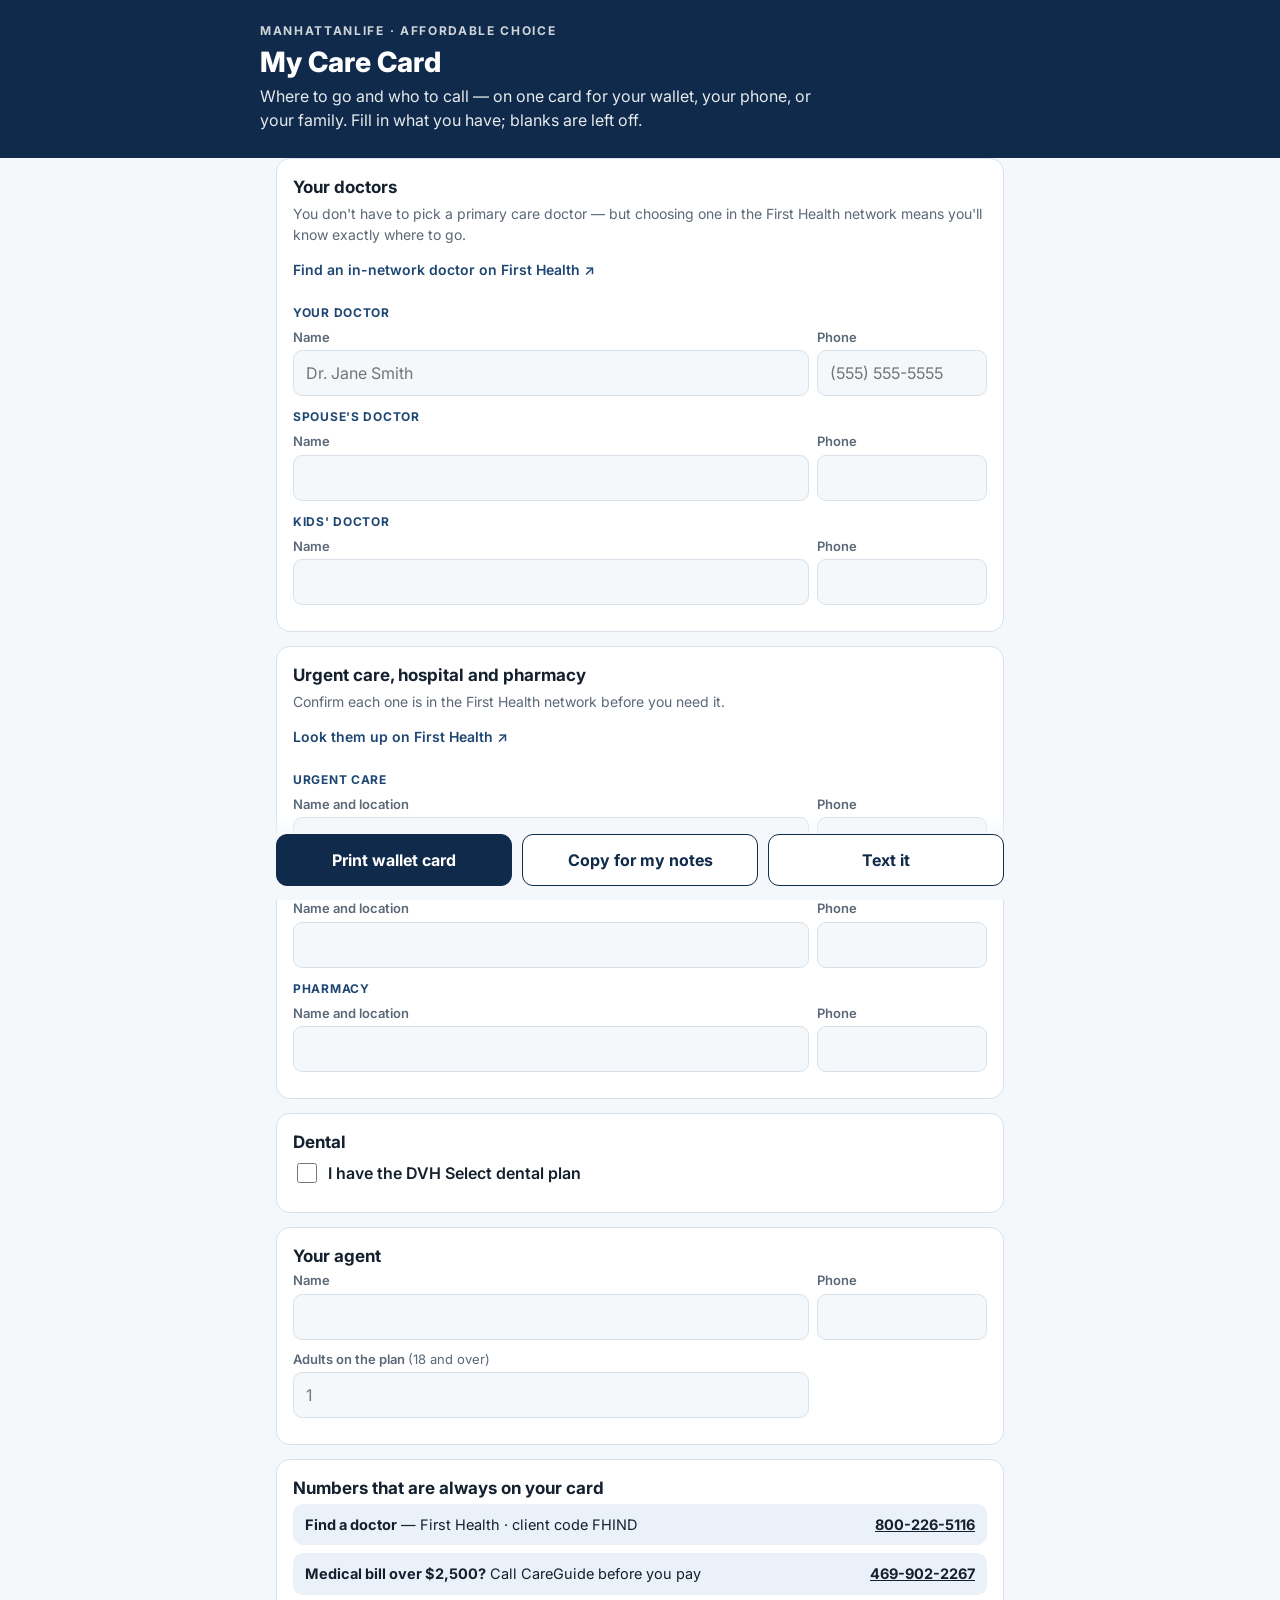
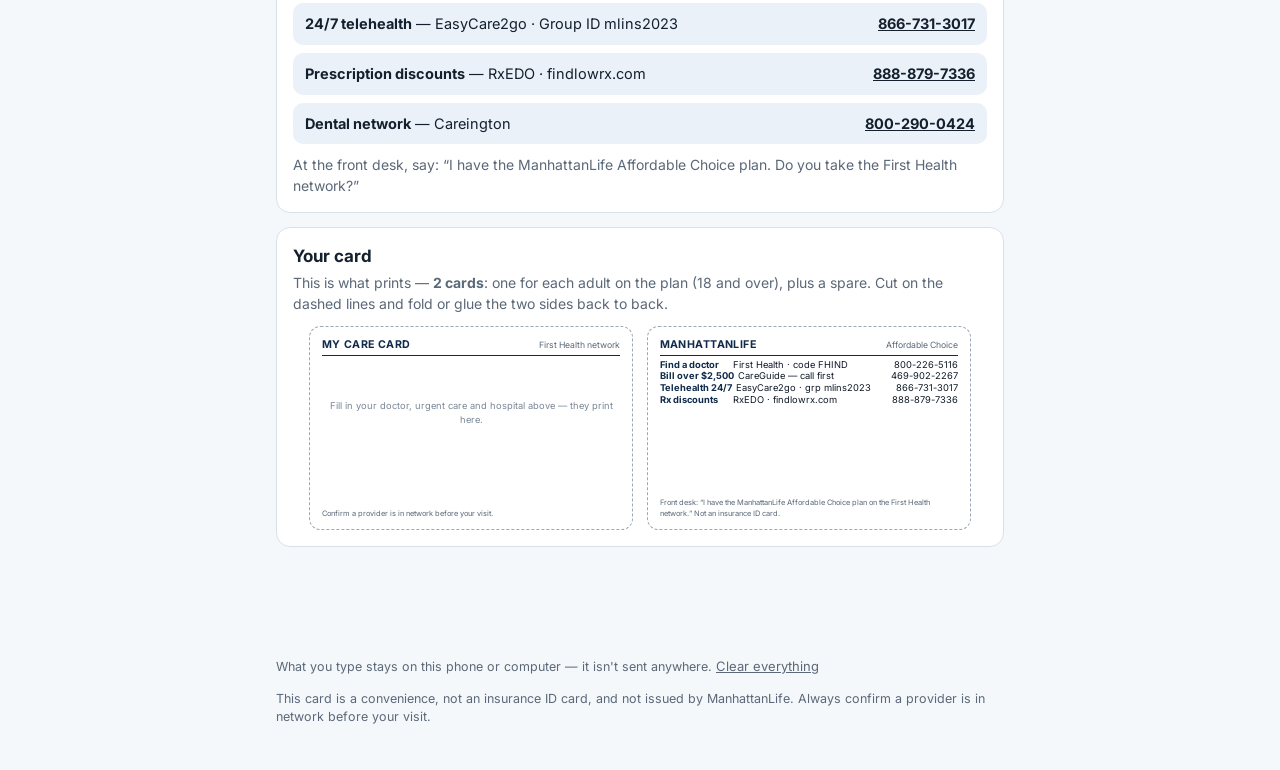
==== card/index.html @ 6a396ad2 "card/: a re-sent MyPopPro link fills boxes still empty even after the client saved work; save right " ====
<!DOCTYPE html>
<html lang="en">
<head>
<meta charset="utf-8">
<meta name="viewport" content="width=device-width, initial-scale=1">
<title>My Care Card — ManhattanLife Affordable Choice</title>
<meta name="description" content="Write down your in-network doctor, urgent care, hospital and pharmacy, then print a wallet card, copy it to your notes, or text it to your family.">
<meta property="og:type" content="website">
<meta property="og:title" content="My Care Card — where to go, who to call">
<meta property="og:description" content="Your in-network doctor, urgent care, hospital and the numbers you need, on one wallet card.">
<meta name="theme-color" content="#0F2A4A">
<link rel="icon" href="data:image/svg+xml,%3Csvg xmlns='http://www.w3.org/2000/svg' viewBox='0 0 64 64'%3E%3Crect width='64' height='64' rx='14' fill='%230F2A4A'/%3E%3Cpath d='M28 14h8v14h14v8H36v14h-8V36H14v-8h14z' fill='%23fff'/%3E%3C/svg%3E">
<link rel="preconnect" href="https://fonts.googleapis.com">
<link href="https://fonts.googleapis.com/css2?family=Inter:wght@400;500;600;700;800&display=swap" rel="stylesheet">
<!--
  Care card (Jesse, 18 Oct 2026). Deliberately NOT Optimum-branded: any agent can send clients here.
  Carrier facts are copied from manhattanlife/index.html (which cites ManhattanLife/vendor material) - never memory.
  Everything typed stays on the client's own device (localStorage); nothing is sent anywhere.
  Optional link prefill for agents: ?agent=Name&phone=5551234567
-->
<style>
  :root{ --navy:#0F2A4A; --navy-2:#1E4673; --sky:#EAF1F8; --ink:#14202E; --muted:#5B6878; --line:#D8E1EA; --bg:#F5F8FB; --card:#fff; --green:#1F7A4D; --amber:#8A5A00; }
  @media (prefers-color-scheme: dark){ :root:not([data-theme="light"]){ --ink:#E8EEF5; --muted:#A3B1C2; --line:#2B3A4C; --bg:#0D1622; --card:#142132; --sky:#18293D; } }
  :root[data-theme="dark"]{ --ink:#E8EEF5; --muted:#A3B1C2; --line:#2B3A4C; --bg:#0D1622; --card:#142132; --sky:#18293D; }
  *{box-sizing:border-box}
  body{margin:0;background:var(--bg);color:var(--ink);font:16px/1.5 Inter,system-ui,-apple-system,Segoe UI,Roboto,sans-serif;-webkit-text-size-adjust:100%}
  header{background:var(--navy);color:#fff;padding:22px 16px 26px}
  .wrap{max-width:760px;margin:0 auto;padding:0 16px}
  header .wrap{padding:0}
  .carrier{font-size:12px;font-weight:700;letter-spacing:.14em;text-transform:uppercase;opacity:.8}
  h1{font-size:28px;line-height:1.15;margin:6px 0 6px;font-weight:800}
  header p{margin:0;opacity:.9;max-width:560px}
  main{padding:18px 0 40px}
  .panel{background:var(--card);border:1px solid var(--line);border-radius:14px;padding:16px;margin:0 0 14px}
  .panel h2{font-size:17px;margin:0 0 2px}
  .panel .sub{color:var(--muted);font-size:14px;margin:0 0 12px}
  .row{display:grid;grid-template-columns:1fr 170px;gap:8px;margin:0 0 10px}
  @media (max-width:560px){ .row{grid-template-columns:1fr} }
  label.f{display:block;font-size:13px;font-weight:600;color:var(--muted);margin:0 0 3px}
  input[type=text],input[type=tel]{width:100%;font:inherit;font-size:16px;padding:10px 12px;border:1px solid var(--line);border-radius:9px;background:var(--bg);color:var(--ink)}
  input:focus{outline:2px solid var(--navy-2);outline-offset:1px}
  .find{display:inline-flex;align-items:center;gap:6px;font-size:14px;font-weight:600;color:var(--navy-2);text-decoration:none;margin:0 0 12px}
  @media (prefers-color-scheme: dark){ :root:not([data-theme="light"]) .find{color:#8DB8E8} }
  .who{font-size:12px;font-weight:700;letter-spacing:.06em;text-transform:uppercase;color:var(--navy-2);margin:12px 0 6px}
  .chk{display:flex;gap:8px;align-items:center;font-weight:600;margin:4px 0 10px}
  .chk input{width:20px;height:20px}
  .nums{display:grid;gap:8px}
  .num{display:flex;justify-content:space-between;gap:10px;flex-wrap:wrap;padding:10px 12px;background:var(--sky);border-radius:10px;font-size:14.5px}
  .num b{font-weight:700}
  .num a{color:inherit;font-weight:700;white-space:nowrap}
  .say{font-size:14px;color:var(--muted);margin:10px 0 0}
  .actions{position:sticky;bottom:0;background:linear-gradient(transparent,var(--bg) 30%);padding:18px 0 14px;display:flex;gap:10px;flex-wrap:wrap}
  .btn{flex:1 1 150px;font:inherit;font-weight:700;font-size:16px;border-radius:11px;padding:13px 16px;cursor:pointer;border:1px solid var(--navy);background:var(--card);color:var(--navy);text-align:center;text-decoration:none}
  @media (prefers-color-scheme: dark){ :root:not([data-theme="light"]) .btn{color:#E8EEF5;border-color:#8DB8E8} }
  .btn.primary{background:var(--navy);color:#fff}
  @media (max-width:560px){ .actions{flex-wrap:nowrap;gap:6px;padding:12px 0 10px} .btn{flex:1 1 0;font-size:14px;padding:11px 6px} }
  @media (max-width:420px){ #preview .wc{zoom:.88} }
  .note{font-size:13px;color:var(--muted)}
  .toast{position:fixed;left:50%;bottom:90px;transform:translateX(-50%);background:var(--green);color:#fff;font-weight:700;padding:10px 16px;border-radius:999px;opacity:0;transition:opacity .2s;pointer-events:none}
  .toast.on{opacity:1}
  .preview{display:flex;gap:14px;flex-wrap:wrap;justify-content:center;margin:6px 0 0}
  footer{font-size:12.5px;color:var(--muted);padding:0 0 30px}
  .clear{background:none;border:0;color:var(--muted);text-decoration:underline;font:inherit;font-size:13px;cursor:pointer;padding:0}

  /* the wallet card itself: standard card size, front + back */
  .wc{width:3.375in;height:2.125in;border:1px dashed #9AA8B8;border-radius:.12in;padding:.1in .12in;background:#fff;color:#0F1A26;overflow:hidden;font-family:Inter,Arial,sans-serif;display:flex;flex-direction:column}
  .wc .hd{display:flex;justify-content:space-between;align-items:baseline;border-bottom:1.5px solid #0F2A4A;padding-bottom:2px;margin-bottom:3px}
  .wc .hd b{font-size:8pt;color:#0F2A4A;letter-spacing:.04em;text-transform:uppercase}
  .wc .hd span{font-size:6.5pt;color:#5B6878}
  .wc .ln{font-size:7pt;line-height:1.28;display:flex;gap:4px}
  .wc .ln i{font-style:normal;font-weight:700;color:#0F2A4A;min-width:.72in;flex:none}
  .wc .ln em{font-style:normal;white-space:nowrap;margin-left:auto;padding-left:4px}
  .wc.dense .ln{font-size:6.2pt;line-height:1.2}
  .wc .ft{margin-top:auto;font-size:5.6pt;color:#5B6878}
  .wc .empty{font-size:7pt;color:#7A8796;margin:auto 0;text-align:center}
  @media print{
    @page{margin:.5in}
    body{background:#fff}
    header,main>.panel,.actions,footer,.toast,.no-print{display:none!important}
    main{padding:0}
    #printArea{display:block!important}
    .preview{justify-content:flex-start}
    .wc{border-color:#000}
  }
  #printArea{display:none}
  #printCards .pair{display:flex;gap:.2in;margin:0 0 .18in;break-inside:avoid;page-break-inside:avoid}
  #printArea .how{font:11pt Inter,Arial,sans-serif;margin:0 0 .15in;color:#000}
</style>
</head>
<body>
<header>
  <div class="wrap">
    <div class="carrier">ManhattanLife · Affordable Choice</div>
    <h1>My Care Card</h1>
    <p>Where to go and who to call — on one card for your wallet, your phone, or your family. Fill in what you have; blanks are left off.</p>
  </div>
</header>

<main class="wrap">
  <section class="panel">
    <h2>Your doctors</h2>
    <p class="sub">You don't have to pick a primary care doctor — but choosing one in the First Health network means you'll know exactly where to go.</p>
    <a class="find" href="https://providerlocator.firsthealth.com/home/index" target="_blank" rel="noopener">Find an in-network doctor on First Health ↗</a>
    <div class="who">Your doctor</div>
    <div class="row"><div><label class="f" for="me_doc">Name</label><input type="text" id="me_doc" autocomplete="off" placeholder="Dr. Jane Smith"></div><div><label class="f" for="me_doc_ph">Phone</label><input type="tel" id="me_doc_ph" placeholder="(555) 555-5555"></div></div>
    <div class="who">Spouse's doctor</div>
    <div class="row"><div><label class="f" for="sp_doc">Name</label><input type="text" id="sp_doc" autocomplete="off"></div><div><label class="f" for="sp_doc_ph">Phone</label><input type="tel" id="sp_doc_ph"></div></div>
    <div class="who">Kids' doctor</div>
    <div class="row"><div><label class="f" for="kid_doc">Name</label><input type="text" id="kid_doc" autocomplete="off"></div><div><label class="f" for="kid_doc_ph">Phone</label><input type="tel" id="kid_doc_ph"></div></div>
  </section>

  <section class="panel">
    <h2>Urgent care, hospital and pharmacy</h2>
    <p class="sub">Confirm each one is in the First Health network before you need it.</p>
    <a class="find" href="https://providerlocator.firsthealth.com/home/index" target="_blank" rel="noopener">Look them up on First Health ↗</a>
    <div class="who">Urgent care</div>
    <div class="row"><div><label class="f" for="urgent">Name and location</label><input type="text" id="urgent" autocomplete="off"></div><div><label class="f" for="urgent_ph">Phone</label><input type="tel" id="urgent_ph"></div></div>
    <div class="who">Hospital / ER</div>
    <div class="row"><div><label class="f" for="hosp">Name and location</label><input type="text" id="hosp" autocomplete="off"></div><div><label class="f" for="hosp_ph">Phone</label><input type="tel" id="hosp_ph"></div></div>
    <div class="who">Pharmacy</div>
    <div class="row"><div><label class="f" for="pharm">Name and location</label><input type="text" id="pharm" autocomplete="off"></div><div><label class="f" for="pharm_ph">Phone</label><input type="tel" id="pharm_ph"></div></div>
  </section>

  <section class="panel">
    <h2>Dental</h2>
    <label class="chk"><input type="checkbox" id="has_dental"> I have the DVH Select dental plan</label>
    <div id="dentalBox" hidden>
      <a class="find" href="https://manhattanlife.solutionssimplified.com/" target="_blank" rel="noopener">Find a dentist on the Careington network ↗</a>
      <div class="row"><div><label class="f" for="dent">Dentist</label><input type="text" id="dent" autocomplete="off"></div><div><label class="f" for="dent_ph">Phone</label><input type="tel" id="dent_ph"></div></div>
    </div>
  </section>

  <section class="panel">
    <h2>Your agent</h2>
    <div class="row"><div><label class="f" for="agent">Name</label><input type="text" id="agent" autocomplete="off"></div><div><label class="f" for="agent_ph">Phone</label><input type="tel" id="agent_ph"></div></div>
    <div class="row"><div><label class="f" for="people">Adults on the plan <span style="font-weight:400">(18 and over)</span></label><input type="tel" inputmode="numeric" id="people" placeholder="1"></div><div></div></div>
  </section>

  <section class="panel">
    <h2>Numbers that are always on your card</h2>
    <div class="nums">
      <div class="num"><span><b>Find a doctor</b> — First Health · client code FHIND</span><a href="tel:+18002265116">800-226-5116</a></div>
      <div class="num"><span><b>Medical bill over $2,500?</b> Call CareGuide before you pay</span><a href="tel:+14699022267">469-902-2267</a></div>
      <div class="num"><span><b>24/7 telehealth</b> — EasyCare2go · Group ID mlins2023</span><a href="tel:+18667313017">866-731-3017</a></div>
      <div class="num"><span><b>Prescription discounts</b> — RxEDO · findlowrx.com</span><a href="tel:+18888797336">888-879-7336</a></div>
      <div class="num" id="dentNum" hidden><span><b>Dental network</b> — Careington</span><a href="tel:+18002900424">800-290-0424</a></div>
    </div>
    <p class="say">At the front desk, say: “I have the ManhattanLife Affordable Choice plan. Do you take the First Health network?”</p>
  </section>

  <section class="panel no-print">
    <h2>Your card</h2>
    <p class="sub">This is what prints — <b id="printCount">2 cards</b>: one for each adult on the plan (18 and over), plus a spare. Cut on the dashed lines and fold or glue the two sides back to back.</p>
    <div class="preview" id="preview"></div>
  </section>

  <div class="actions">
    <button class="btn primary" type="button" id="printBtn">Print wallet card</button>
    <button class="btn" type="button" id="copyBtn">Copy for my notes</button>
    <a class="btn" id="textBtn" href="#">Text it</a>
  </div>

  <footer>
    <p>What you type stays on this phone or computer — it isn't sent anywhere. <button class="clear" type="button" id="clearBtn">Clear everything</button></p>
    <p>This card is a convenience, not an insurance ID card, and not issued by ManhattanLife. Always confirm a provider is in network before your visit.</p>
  </footer>
</main>

<div id="printArea"><p class="how">Cut on the dashed lines. Fold or glue the two sides back to back — one card for each adult on the plan, plus a spare.</p><div id="printCards"></div></div>
<div class="toast" id="toast" role="status" aria-live="polite"></div>

<script>
(function(){
  var BASE='ml-care-card-v1', $=function(id){ return document.getElementById(id); };
  /* The link (#c=<base64url JSON>) says WHICH card this is (i) and what to start it with: from MyPopPro {a,p,n,d,md,sd,kd},
     or a whole filled-in card shared back {f:{field:value}, d}. Each card id is saved separately on this device, so an
     agent filling cards for several clients never mixes them up. After the # = never sent to the server. */
  function b64d(b){ b=b.replace(/-/g,'+').replace(/_/g,'/'); while(b.length%4) b+='='; return JSON.parse(decodeURIComponent(escape(atob(b)))); }
  function b64e(o){ return btoa(unescape(encodeURIComponent(JSON.stringify(o)))).replace(/\+/g,'-').replace(/\//g,'_').replace(/=+$/,''); }
  var J=null; try{ var m=/[#&]c=([A-Za-z0-9_-]+)/.exec(location.hash||''); if(m) J=b64d(m[1]); }catch(e){ J=null; }
  function newId(){ return Math.random().toString(36).slice(2,10); }
  var CID=(J&&J.i)?String(J.i).replace(/[^A-Za-z0-9]/g,'').slice(0,24):'';
  if(!CID){ try{ CID=localStorage.getItem(BASE+':default')||''; if(!CID){ CID=newId(); localStorage.setItem(BASE+':default',CID); } }catch(e){ CID=newId(); } }
  var KEY=BASE+':'+CID, LINK_T=0;   /* when the last shared card was applied: a NEWER shared card replaces this one */
  var F=['people','me_doc','me_doc_ph','sp_doc','sp_doc_ph','kid_doc','kid_doc_ph','urgent','urgent_ph','hosp','hosp_ph','pharm','pharm_ph','dent','dent_ph','agent','agent_ph'];
  var esc=function(s){ return String(s==null?'':s).replace(/&/g,'&amp;').replace(/</g,'&lt;').replace(/>/g,'&gt;'); };
  var val=function(id){ return String(($(id)||{}).value||'').trim(); };
  function phone(v){ var d=String(v||'').replace(/\D/g,''); if(d.length===11&&d[0]==='1') d=d.slice(1); return d.length===10?d.slice(0,3)+'-'+d.slice(3,6)+'-'+d.slice(6):String(v||'').trim(); }

  /* the fixed numbers, from the ManhattanLife resource page */
  var FIXED=[['Find a doctor','First Health · code FHIND','800-226-5116'],['Bill over $2,500','CareGuide — call first','469-902-2267'],['Telehealth 24/7','EasyCare2go · grp mlins2023','866-731-3017'],['Rx discounts','RxEDO · findlowrx.com','888-879-7336']];

  /* only what's filled in: [label, name, phone] */
  function entries(){ var out=[], add=function(lab,n,p){ n=val(n); p=phone(val(p)); if(n||p) out.push([lab,n,p]); };
    add('My doctor','me_doc','me_doc_ph'); add('Spouse’s doctor','sp_doc','sp_doc_ph'); add('Kids’ doctor','kid_doc','kid_doc_ph');
    add('Urgent care','urgent','urgent_ph'); add('Hospital / ER','hosp','hosp_ph'); add('Pharmacy','pharm','pharm_ph');
    if($('has_dental').checked) add('Dentist','dent','dent_ph');
    add('My agent','agent','agent_ph'); return out; }
  function fixed(){ var f=FIXED.slice(); if($('has_dental').checked) f.push(['Dental network','Careington','800-290-0424']); return f; }

  function cardsHTML(){ var E=entries(), dense=E.length>7?' dense':'';
    var front='<div class="wc'+dense+'"><div class="hd"><b>My care card</b><span>First Health network</span></div>'
      +(E.length?E.map(function(e){ return '<div class="ln"><i>'+esc(e[0])+'</i><span>'+esc(e[1])+'</span><em>'+esc(e[2])+'</em></div>'; }).join('')
        :'<div class="empty">Fill in your doctor, urgent care and hospital above — they print here.</div>')
      +'<div class="ft">Confirm a provider is in network before your visit.</div></div>';
    var X=fixed(), back='<div class="wc'+(X.length>4?' dense':'')+'"><div class="hd"><b>ManhattanLife</b><span>Affordable Choice</span></div>'
      +X.map(function(x){ return '<div class="ln"><i>'+esc(x[0])+'</i><span>'+esc(x[1])+'</span><em>'+esc(x[2])+'</em></div>'; }).join('')
      +'<div class="ft">Front desk: “I have the ManhattanLife Affordable Choice plan on the First Health network.” Not an insurance ID card.</div></div>';
    return front+back; }

  function shareLink(){ var f={}; F.forEach(function(k){ var v=val(k); if(v) f[k]=v; }); var o={i:CID,f:f,t:Date.now()}; if($('has_dental').checked) o.d=1;
    return location.origin+location.pathname+'#c='+b64e(o); }
  function plainText(){ var E=entries(), L=[];
    L.push('My care card (ManhattanLife Affordable Choice)');
    E.forEach(function(e){ L.push(e[0]+': '+[e[1],e[2]].filter(Boolean).join(' · ')); });
    L.push(''); fixed().forEach(function(x){ L.push(x[0]+': '+x[1]+' · '+x[2]); });
    L.push('Find in-network providers: providerlocator.firsthealth.com'); L.push(''); L.push('Open, save or print this card: '+shareLink()); return L.join('\n'); }

  /* one card per adult on the plan (18 and over), plus a spare (Jesse, 18 Oct); capped so a typo can't print 50 pages */
  function copies(){ var n=parseInt(val('people'),10); if(!(n>0)) n=1; return Math.min(n,10)+1; }
  function render(){ $('dentalBox').hidden=!$('has_dental').checked; $('dentNum').hidden=!$('has_dental').checked;
    var h=cardsHTML(), n=copies(); $('preview').innerHTML=h; $('printCount').textContent=n+' card'+(n===1?'':'s');
    $('printCards').innerHTML=new Array(n+1).join('<div class="pair">'+h+'</div>');
    $('textBtn').href='sms:?&body='+encodeURIComponent(plainText()); }

  function save(){ try{ var o={has_dental:$('has_dental').checked,_t:LINK_T}; F.forEach(function(k){ o[k]=val(k); }); localStorage.setItem(KEY,JSON.stringify(o)); }catch(e){} }
  function load(){ var o=null; try{ o=JSON.parse(localStorage.getItem(KEY)||'null'); }catch(e){}
    if(o){ F.forEach(function(k){ if(o[k]!=null&&$(k)) $(k).value=o[k]; }); $('has_dental').checked=!!o.has_dental; }
    /* keep the address on this card's link, so a bookmark or a refresh opens the same card */
    try{ if(!J||!J.i) history.replaceState(null,'',location.pathname+location.search+'#c='+b64e({i:CID})); }catch(e){}
    /* Sent from MyPopPro: #c=<base64url JSON> {a:agent, p:phone, n:people, d:dental, md/sd/kd: doctors the agent
       verified in network}. After the # so it never reaches the server. It fills only boxes that are still empty, so
       re-opening the link never undoes the client's own edits. */
    var fresh=!!(J&&J.f&&+J.t&&!(o&&+o._t>=+J.t));   /* a card sent later than the one saved here wins */
    /* a newer card sent by the agent fills in what it carries and leaves the rest alone, so the client's own additions
       (the urgent care they found, a doctor they confirmed by phone) survive a re-send (Jesse, 18 Oct) */
    if(fresh){ var nf=J.f||{}; Object.keys(nf).forEach(function(k){ if(F.indexOf(k)>=0&&$(k)&&String(nf[k]).trim()) $(k).value=k.slice(-3)==='_ph'?phone(nf[k]):String(nf[k]); });
      if(J.d) $('has_dental').checked=true; LINK_T=+J.t; J=null; } else if(o&&o._t) LINK_T=+o._t;
    if(J){ var fill=function(id,v){ if(v!=null&&String(v).trim()&&!val(id)&&$(id)) $(id).value=id.slice(-3)==='_ph'?phone(v):String(v); }, f=J.f||{};
      Object.keys(f).forEach(function(k){ if(F.indexOf(k)>=0) fill(k,f[k]); });
      fill('agent',J.a); fill('agent_ph',J.p); fill('people',J.n?String(J.n):''); fill('me_doc',J.md); fill('sp_doc',J.sd); fill('kid_doc',J.kd);
      if(J.d) $('has_dental').checked=true; }
    /* an agent can also send ?agent=Name&phone=5551234567 by hand */
    try{ var q=new URLSearchParams(location.search); if(q.get('agent')&&!val('agent')) $('agent').value=q.get('agent'); if(q.get('phone')&&!val('agent_ph')) $('agent_ph').value=phone(q.get('phone')); if(q.get('people')&&!val('people')) $('people').value=String(parseInt(q.get('people'),10)||''); }catch(e){} }
  function toast(t){ var el=$('toast'); el.textContent=t; el.classList.add('on'); setTimeout(function(){ el.classList.remove('on'); },1600); }

  load(); render(); save();   /* keep what the link brought (and a newer card's time) even before they type */
  document.addEventListener('input',function(){ render(); save(); });
  document.addEventListener('change',function(){ render(); save(); });
  $('printBtn').onclick=function(){ render(); window.print(); };
  $('copyBtn').onclick=function(){ var t=plainText();
    var done=function(){ toast('Copied — paste it into your Notes app'); };
    if(navigator.clipboard&&navigator.clipboard.writeText) navigator.clipboard.writeText(t).then(done,function(){ fallback(t); done(); }); else { fallback(t); done(); } };
  function fallback(t){ var a=document.createElement('textarea'); a.value=t; a.style.position='fixed'; a.style.opacity='0'; document.body.appendChild(a); a.select(); try{ document.execCommand('copy'); }catch(e){} a.remove(); }
  $('clearBtn').onclick=function(){ if(!confirm('Clear everything on this card?')) return; F.forEach(function(k){ if($(k)) $(k).value=''; }); $('has_dental').checked=false; try{ localStorage.removeItem(KEY); }catch(e){} J=null; LINK_T=0; load(); render(); save(); };
})();
</script>
</body>
</html>
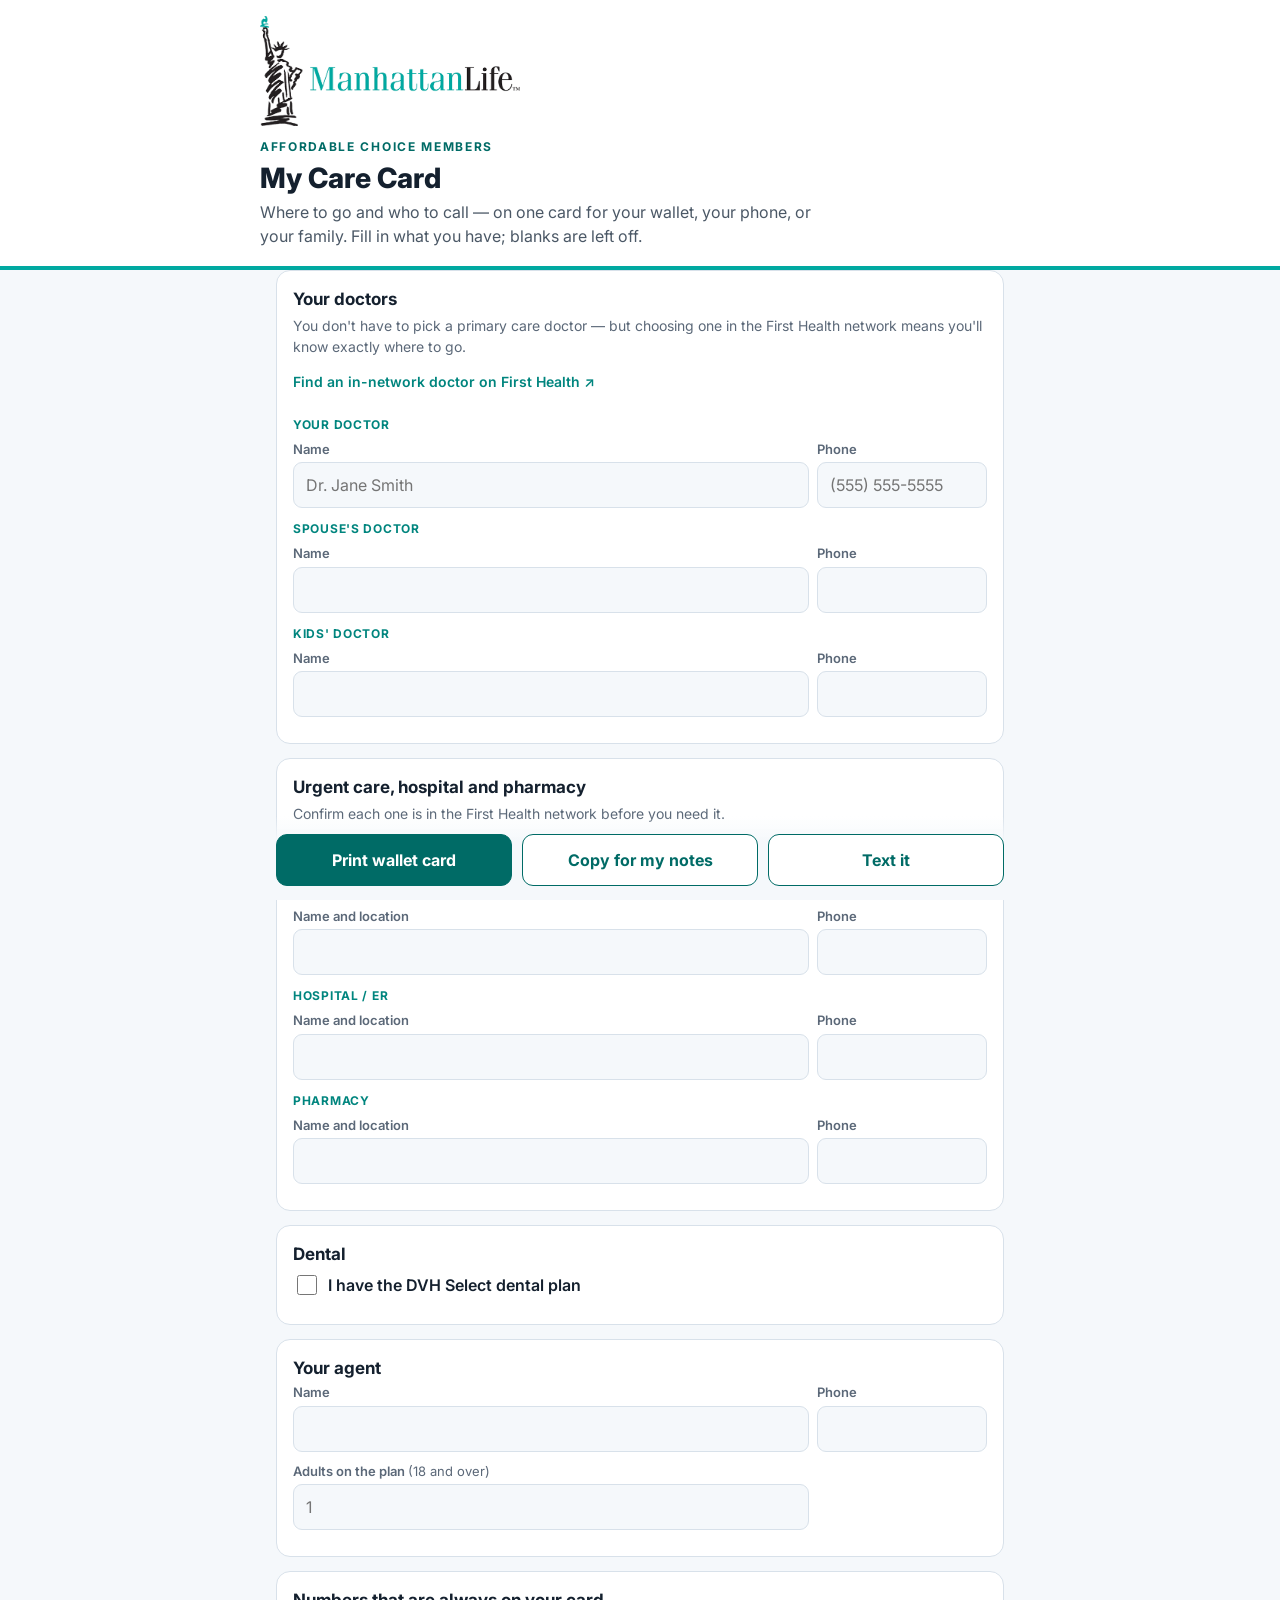
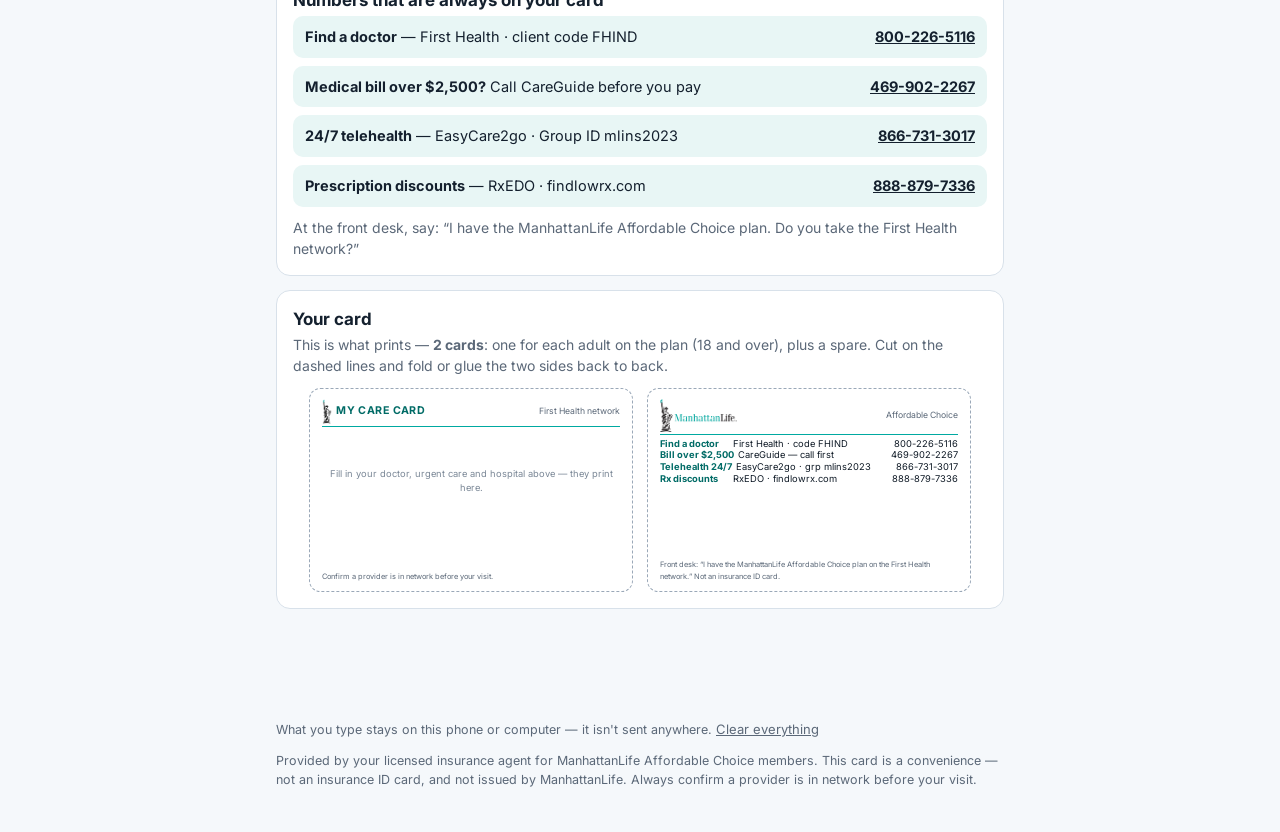
==== commit 8b6543b4: "card/: ManhattanLife branding - logo on a white header with a teal rule, statue on the card front an" ====
--- a/card/index.html
+++ b/card/index.html
@@ -8,8 +8,9 @@
 <meta property="og:type" content="website">
 <meta property="og:title" content="My Care Card — where to go, who to call">
 <meta property="og:description" content="Your in-network doctor, urgent care, hospital and the numbers you need, on one wallet card.">
-<meta name="theme-color" content="#0F2A4A">
-<link rel="icon" href="data:image/svg+xml,%3Csvg xmlns='http://www.w3.org/2000/svg' viewBox='0 0 64 64'%3E%3Crect width='64' height='64' rx='14' fill='%230F2A4A'/%3E%3Cpath d='M28 14h8v14h14v8H36v14h-8V36H14v-8h14z' fill='%23fff'/%3E%3C/svg%3E">
+<meta name="theme-color" content="#ffffff">
+<link rel="icon" type="image/png" href="favicon.png">
+<link rel="apple-touch-icon" href="favicon.png">
 <link rel="preconnect" href="https://fonts.googleapis.com">
 <link href="https://fonts.googleapis.com/css2?family=Inter:wght@400;500;600;700;800&display=swap" rel="stylesheet">
 <!--
@@ -19,17 +20,19 @@
   Optional link prefill for agents: ?agent=Name&phone=5551234567
 -->
 <style>
-  :root{ --navy:#0F2A4A; --navy-2:#1E4673; --sky:#EAF1F8; --ink:#14202E; --muted:#5B6878; --line:#D8E1EA; --bg:#F5F8FB; --card:#fff; --green:#1F7A4D; --amber:#8A5A00; }
-  @media (prefers-color-scheme: dark){ :root:not([data-theme="light"]){ --ink:#E8EEF5; --muted:#A3B1C2; --line:#2B3A4C; --bg:#0D1622; --card:#142132; --sky:#18293D; } }
-  :root[data-theme="dark"]{ --ink:#E8EEF5; --muted:#A3B1C2; --line:#2B3A4C; --bg:#0D1622; --card:#142132; --sky:#18293D; }
+  :root{ --navy:#006B66; --navy-2:#00857E; --teal:#00A9A1; --sky:#E8F6F5; --ink:#14202E; --muted:#5B6878; --line:#D8E1EA; --bg:#F5F8FB; --card:#fff; --green:#1F7A4D; --amber:#8A5A00; }
+  @media (prefers-color-scheme: dark){ :root:not([data-theme="light"]){ --ink:#E8EEF5; --muted:#A3B1C2; --line:#2B3A4C; --bg:#0D1622; --card:#142132; --sky:#14302E; } }
+  :root[data-theme="dark"]{ --ink:#E8EEF5; --muted:#A3B1C2; --line:#2B3A4C; --bg:#0D1622; --card:#142132; --sky:#14302E; }
   *{box-sizing:border-box}
+  [hidden]{display:none!important}   /* .num is display:flex, which would otherwise show a hidden row (the dental number) */
   body{margin:0;background:var(--bg);color:var(--ink);font:16px/1.5 Inter,system-ui,-apple-system,Segoe UI,Roboto,sans-serif;-webkit-text-size-adjust:100%}
-  header{background:var(--navy);color:#fff;padding:22px 16px 26px}
+  header{background:#fff;color:#14202E;padding:16px 16px 18px;border-bottom:4px solid var(--teal)}
+  header .logo{display:block;width:260px;max-width:70%;height:auto;margin:0 0 12px}
   .wrap{max-width:760px;margin:0 auto;padding:0 16px}
   header .wrap{padding:0}
-  .carrier{font-size:12px;font-weight:700;letter-spacing:.14em;text-transform:uppercase;opacity:.8}
+  .carrier{font-size:12px;font-weight:700;letter-spacing:.14em;text-transform:uppercase;color:#006B66}
   h1{font-size:28px;line-height:1.15;margin:6px 0 6px;font-weight:800}
-  header p{margin:0;opacity:.9;max-width:560px}
+  header p{margin:0;color:#4B5866;max-width:560px}
   main{padding:18px 0 40px}
   .panel{background:var(--card);border:1px solid var(--line);border-radius:14px;padding:16px;margin:0 0 14px}
   .panel h2{font-size:17px;margin:0 0 2px}
@@ -40,7 +43,7 @@
   input[type=text],input[type=tel]{width:100%;font:inherit;font-size:16px;padding:10px 12px;border:1px solid var(--line);border-radius:9px;background:var(--bg);color:var(--ink)}
   input:focus{outline:2px solid var(--navy-2);outline-offset:1px}
   .find{display:inline-flex;align-items:center;gap:6px;font-size:14px;font-weight:600;color:var(--navy-2);text-decoration:none;margin:0 0 12px}
-  @media (prefers-color-scheme: dark){ :root:not([data-theme="light"]) .find{color:#8DB8E8} }
+  @media (prefers-color-scheme: dark){ :root:not([data-theme="light"]) .find{color:#5FD3CC} }
   .who{font-size:12px;font-weight:700;letter-spacing:.06em;text-transform:uppercase;color:var(--navy-2);margin:12px 0 6px}
   .chk{display:flex;gap:8px;align-items:center;font-weight:600;margin:4px 0 10px}
   .chk input{width:20px;height:20px}
@@ -51,7 +54,7 @@
   .say{font-size:14px;color:var(--muted);margin:10px 0 0}
   .actions{position:sticky;bottom:0;background:linear-gradient(transparent,var(--bg) 30%);padding:18px 0 14px;display:flex;gap:10px;flex-wrap:wrap}
   .btn{flex:1 1 150px;font:inherit;font-weight:700;font-size:16px;border-radius:11px;padding:13px 16px;cursor:pointer;border:1px solid var(--navy);background:var(--card);color:var(--navy);text-align:center;text-decoration:none}
-  @media (prefers-color-scheme: dark){ :root:not([data-theme="light"]) .btn{color:#E8EEF5;border-color:#8DB8E8} }
+  @media (prefers-color-scheme: dark){ :root:not([data-theme="light"]) .btn{color:#E8EEF5;border-color:#5FD3CC} :root:not([data-theme="light"]) .btn.primary{color:#fff} }
   .btn.primary{background:var(--navy);color:#fff}
   @media (max-width:560px){ .actions{flex-wrap:nowrap;gap:6px;padding:12px 0 10px} .btn{flex:1 1 0;font-size:14px;padding:11px 6px} }
   @media (max-width:420px){ #preview .wc{zoom:.88} }
@@ -64,11 +67,14 @@
 
   /* the wallet card itself: standard card size, front + back */
   .wc{width:3.375in;height:2.125in;border:1px dashed #9AA8B8;border-radius:.12in;padding:.1in .12in;background:#fff;color:#0F1A26;overflow:hidden;font-family:Inter,Arial,sans-serif;display:flex;flex-direction:column}
-  .wc .hd{display:flex;justify-content:space-between;align-items:baseline;border-bottom:1.5px solid #0F2A4A;padding-bottom:2px;margin-bottom:3px}
-  .wc .hd b{font-size:8pt;color:#0F2A4A;letter-spacing:.04em;text-transform:uppercase}
+  .wc .hd{display:flex;justify-content:space-between;align-items:center;border-bottom:1.5px solid #00A9A1;padding-bottom:2px;margin-bottom:3px;gap:4px}
+  .wc .hd img.st{height:.26in;width:auto}
+  .wc .hd img.lg{height:.34in;width:auto}
+  .wc .hd .grow{flex:1}
+  .wc .hd b{font-size:8pt;color:#006B66;letter-spacing:.04em;text-transform:uppercase}
   .wc .hd span{font-size:6.5pt;color:#5B6878}
   .wc .ln{font-size:7pt;line-height:1.28;display:flex;gap:4px}
-  .wc .ln i{font-style:normal;font-weight:700;color:#0F2A4A;min-width:.72in;flex:none}
+  .wc .ln i{font-style:normal;font-weight:700;color:#006B66;min-width:.72in;flex:none}
   .wc .ln em{font-style:normal;white-space:nowrap;margin-left:auto;padding-left:4px}
   .wc.dense .ln{font-size:6.2pt;line-height:1.2}
   .wc .ft{margin-top:auto;font-size:5.6pt;color:#5B6878}
@@ -90,7 +96,8 @@
 <body>
 <header>
   <div class="wrap">
-    <div class="carrier">ManhattanLife · Affordable Choice</div>
+    <img class="logo" src="ml-logo.png" alt="ManhattanLife" width="687" height="291">
+    <div class="carrier">Affordable Choice members</div>
     <h1>My Care Card</h1>
     <p>Where to go and who to call — on one card for your wallet, your phone, or your family. Fill in what you have; blanks are left off.</p>
   </div>
@@ -162,7 +169,7 @@
 
   <footer>
     <p>What you type stays on this phone or computer — it isn't sent anywhere. <button class="clear" type="button" id="clearBtn">Clear everything</button></p>
-    <p>This card is a convenience, not an insurance ID card, and not issued by ManhattanLife. Always confirm a provider is in network before your visit.</p>
+    <p>Provided by your licensed insurance agent for ManhattanLife Affordable Choice members. This card is a convenience — not an insurance ID card, and not issued by ManhattanLife. Always confirm a provider is in network before your visit.</p>
   </footer>
 </main>
 
@@ -199,11 +206,11 @@
   function fixed(){ var f=FIXED.slice(); if($('has_dental').checked) f.push(['Dental network','Careington','800-290-0424']); return f; }
 
   function cardsHTML(){ var E=entries(), dense=E.length>7?' dense':'';
-    var front='<div class="wc'+dense+'"><div class="hd"><b>My care card</b><span>First Health network</span></div>'
+    var front='<div class="wc'+dense+'"><div class="hd"><img class="st" src="ml-statue.png" alt=""><b class="grow">My care card</b><span>First Health network</span></div>'
       +(E.length?E.map(function(e){ return '<div class="ln"><i>'+esc(e[0])+'</i><span>'+esc(e[1])+'</span><em>'+esc(e[2])+'</em></div>'; }).join('')
         :'<div class="empty">Fill in your doctor, urgent care and hospital above — they print here.</div>')
       +'<div class="ft">Confirm a provider is in network before your visit.</div></div>';
-    var X=fixed(), back='<div class="wc'+(X.length>4?' dense':'')+'"><div class="hd"><b>ManhattanLife</b><span>Affordable Choice</span></div>'
+    var X=fixed(), back='<div class="wc'+(X.length>4?' dense':'')+'"><div class="hd"><img class="lg" src="ml-logo.png" alt="ManhattanLife"><span>Affordable Choice</span></div>'
       +X.map(function(x){ return '<div class="ln"><i>'+esc(x[0])+'</i><span>'+esc(x[1])+'</span><em>'+esc(x[2])+'</em></div>'; }).join('')
       +'<div class="ft">Front desk: “I have the ManhattanLife Affordable Choice plan on the First Health network.” Not an insurance ID card.</div></div>';
     return front+back; }
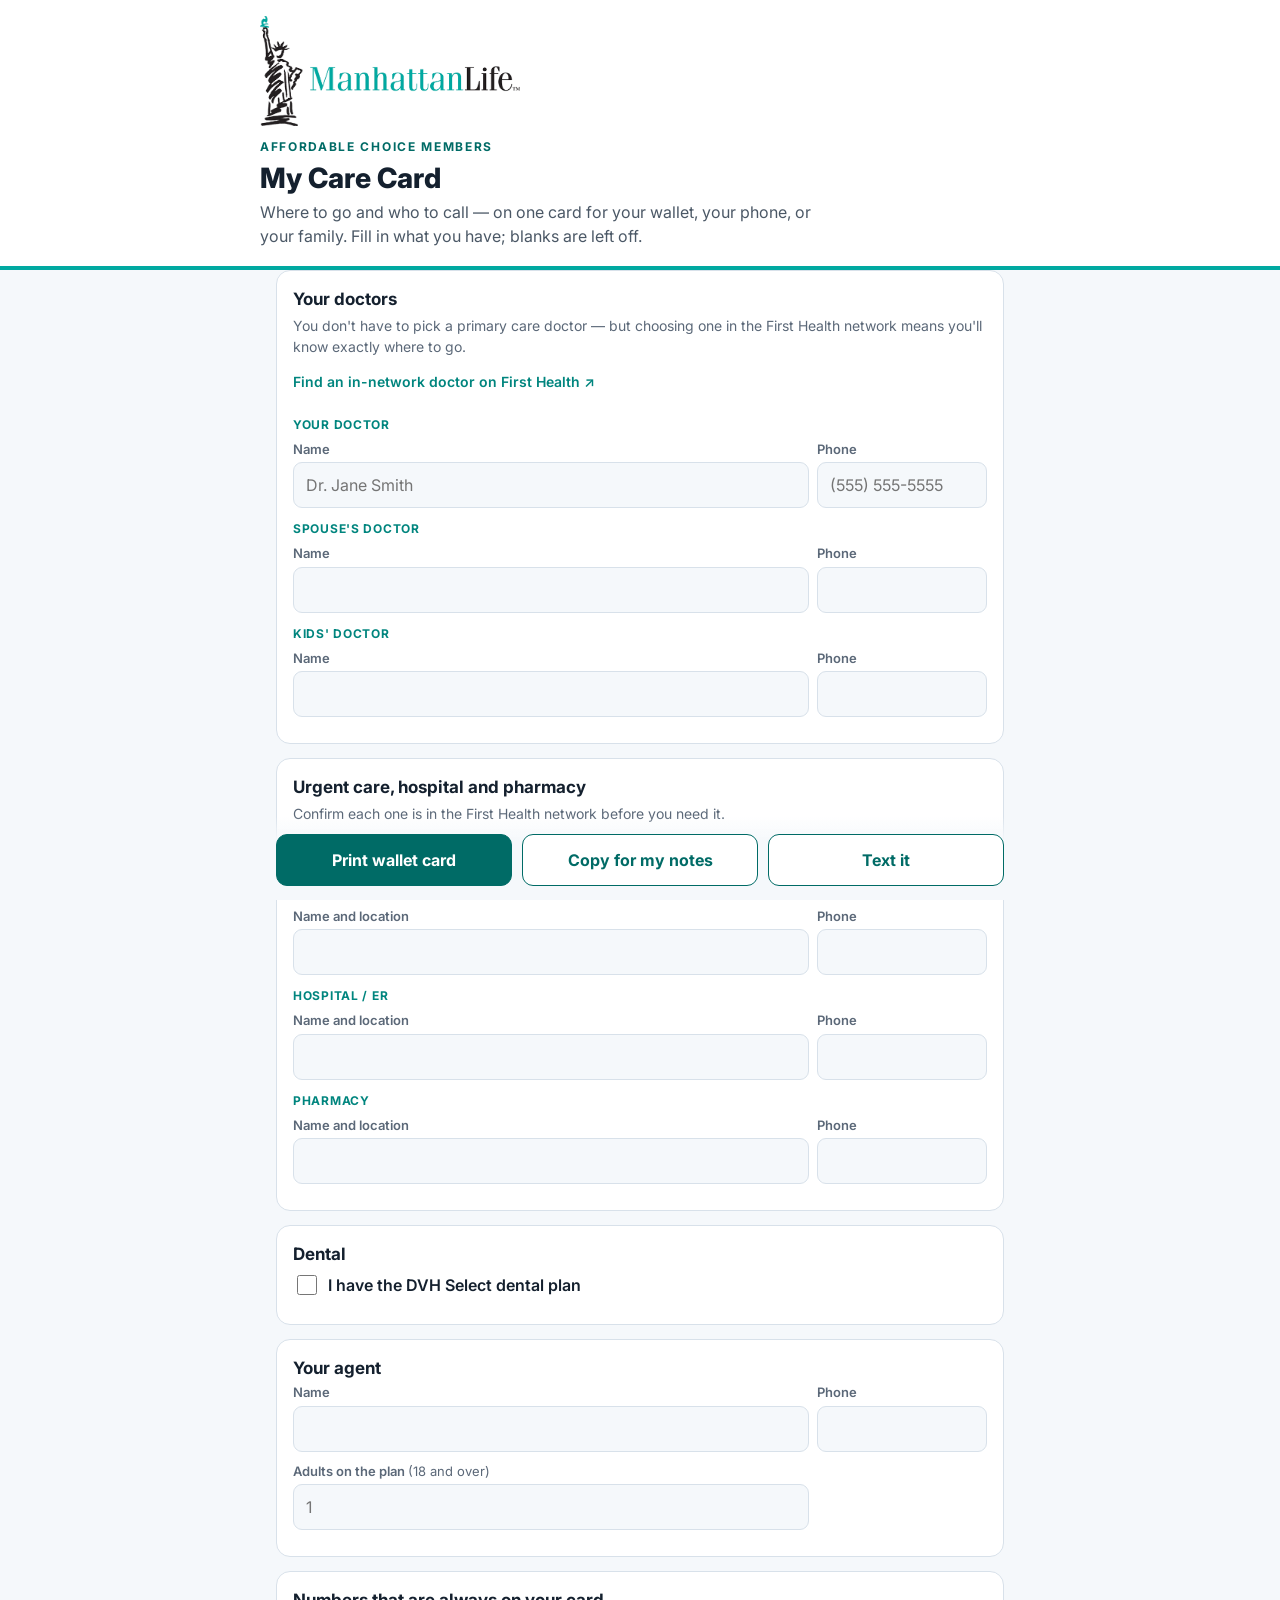
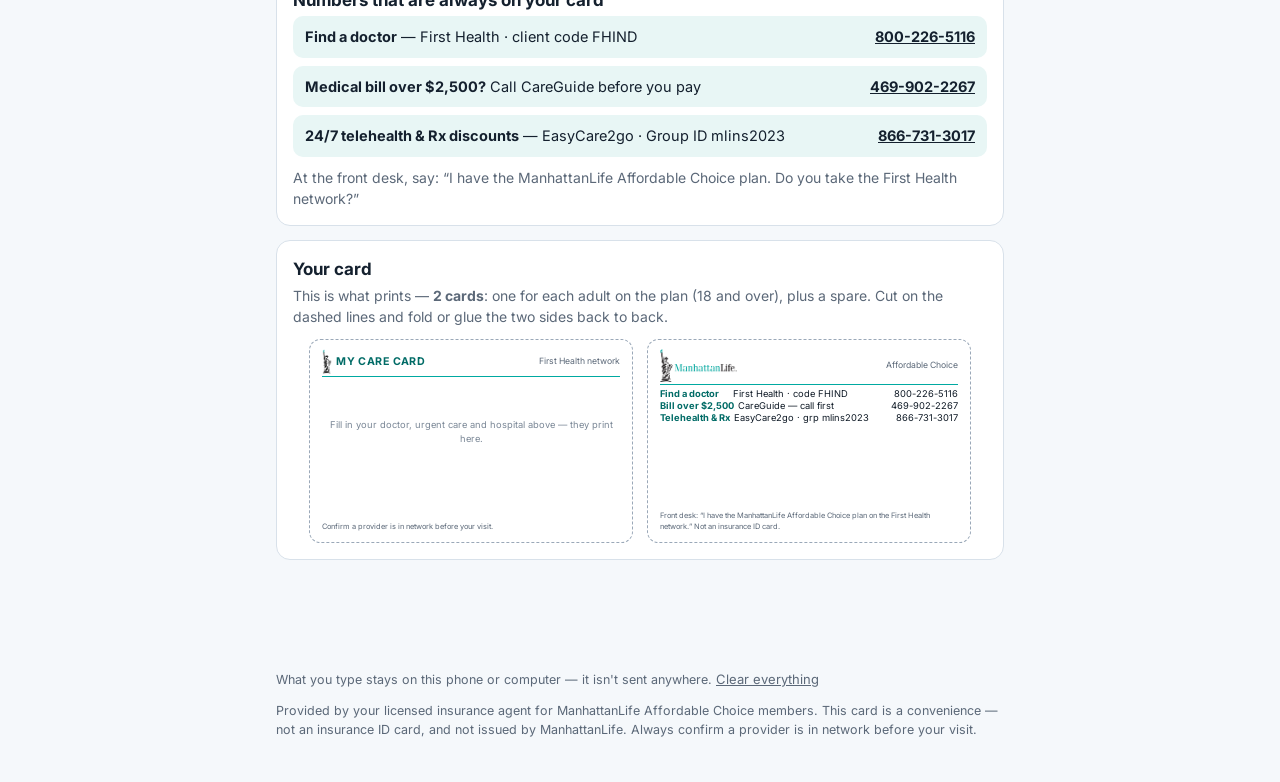
==== commit 6dffc876: "RxEDO ended (Jesse, 18 Oct): ManhattanLife page - price-check list, vendor cards, services table and" ====
--- a/card/index.html
+++ b/card/index.html
@@ -77,6 +77,8 @@
   .wc .ln i{font-style:normal;font-weight:700;color:#006B66;min-width:.72in;flex:none}
   .wc .ln em{font-style:normal;white-space:nowrap;margin-left:auto;padding-left:4px}
   .wc.dense .ln{font-size:6.2pt;line-height:1.2}
+  .wc .nudge{margin-top:auto;font-size:6.4pt;line-height:1.3;color:#006B66;font-weight:700;border-top:1px dotted #9FD9D5;padding-top:2px}
+  .wc .nudge+.ft{margin-top:2px}
   .wc .ft{margin-top:auto;font-size:5.6pt;color:#5B6878}
   .wc .empty{font-size:7pt;color:#7A8796;margin:auto 0;text-align:center}
   @media print{
@@ -148,8 +150,7 @@
     <div class="nums">
       <div class="num"><span><b>Find a doctor</b> — First Health · client code FHIND</span><a href="tel:+18002265116">800-226-5116</a></div>
       <div class="num"><span><b>Medical bill over $2,500?</b> Call CareGuide before you pay</span><a href="tel:+14699022267">469-902-2267</a></div>
-      <div class="num"><span><b>24/7 telehealth</b> — EasyCare2go · Group ID mlins2023</span><a href="tel:+18667313017">866-731-3017</a></div>
-      <div class="num"><span><b>Prescription discounts</b> — RxEDO · findlowrx.com</span><a href="tel:+18888797336">888-879-7336</a></div>
+      <div class="num"><span><b>24/7 telehealth &amp; Rx discounts</b> — EasyCare2go · Group ID mlins2023</span><a href="tel:+18667313017">866-731-3017</a></div>
       <div class="num" id="dentNum" hidden><span><b>Dental network</b> — Careington</span><a href="tel:+18002900424">800-290-0424</a></div>
     </div>
     <p class="say">At the front desk, say: “I have the ManhattanLife Affordable Choice plan. Do you take the First Health network?”</p>
@@ -188,14 +189,14 @@
   function newId(){ return Math.random().toString(36).slice(2,10); }
   var CID=(J&&J.i)?String(J.i).replace(/[^A-Za-z0-9]/g,'').slice(0,24):'';
   if(!CID){ try{ CID=localStorage.getItem(BASE+':default')||''; if(!CID){ CID=newId(); localStorage.setItem(BASE+':default',CID); } }catch(e){ CID=newId(); } }
-  var KEY=BASE+':'+CID, LINK_T=0;   /* when the last shared card was applied: a NEWER shared card replaces this one */
+  var KEY=BASE+':'+CID, LINK_T=0, X={};   /* X: the pocket reminder from MyPopPro - g (not on the plan yet), lw (levels lowered), rm (review month) */   /* when the last shared card was applied: a NEWER shared card replaces this one */
   var F=['people','me_doc','me_doc_ph','sp_doc','sp_doc_ph','kid_doc','kid_doc_ph','urgent','urgent_ph','hosp','hosp_ph','pharm','pharm_ph','dent','dent_ph','agent','agent_ph'];
   var esc=function(s){ return String(s==null?'':s).replace(/&/g,'&amp;').replace(/</g,'&lt;').replace(/>/g,'&gt;'); };
   var val=function(id){ return String(($(id)||{}).value||'').trim(); };
   function phone(v){ var d=String(v||'').replace(/\D/g,''); if(d.length===11&&d[0]==='1') d=d.slice(1); return d.length===10?d.slice(0,3)+'-'+d.slice(3,6)+'-'+d.slice(6):String(v||'').trim(); }
 
   /* the fixed numbers, from the ManhattanLife resource page */
-  var FIXED=[['Find a doctor','First Health · code FHIND','800-226-5116'],['Bill over $2,500','CareGuide — call first','469-902-2267'],['Telehealth 24/7','EasyCare2go · grp mlins2023','866-731-3017'],['Rx discounts','RxEDO · findlowrx.com','888-879-7336']];
+  var FIXED=[['Find a doctor','First Health · code FHIND','800-226-5116'],['Bill over $2,500','CareGuide — call first','469-902-2267'],['Telehealth & Rx','EasyCare2go · grp mlins2023','866-731-3017']];
 
   /* only what's filled in: [label, name, phone] */
   function entries(){ var out=[], add=function(lab,n,p){ n=val(n); p=phone(val(p)); if(n||p) out.push([lab,n,p]); };
@@ -205,6 +206,14 @@
     add('My agent','agent','agent_ph'); return out; }
   function fixed(){ var f=FIXED.slice(); if($('has_dental').checked) f.push(['Dental network','Careington','800-290-0424']); return f; }
 
+  /* one short line: what isn't on the plan yet (or that levels can go up), who to ask, and the review month */
+  var GAPNAME={dvh:'dental',lb:'life insurance',chas:'cancer & heart coverage'};
+  function nudges(){ var g=(X.g||[]).filter(function(k){ return !(k==='dvh'&&$('has_dental').checked); }).map(function(k){ return GAPNAME[k]; }).filter(Boolean);
+    var who=(val('agent').split(/\s+/)[0]||'your agent')+(val('agent_ph')?' '+phone(val('agent_ph')):''), L=[];
+    if(g.length) L.push('Not on your plan yet: '+g.join(' · ')+' — ask '+who);
+    else if(X.lw) L.push('Want more coverage? Your levels can be raised — ask '+who);
+    if(X.rm) L.push('Your plan review: '+X.rm);
+    return L; }
   function cardsHTML(){ var E=entries(), dense=E.length>7?' dense':'';
     var front='<div class="wc'+dense+'"><div class="hd"><img class="st" src="ml-statue.png" alt=""><b class="grow">My care card</b><span>First Health network</span></div>'
       +(E.length?E.map(function(e){ return '<div class="ln"><i>'+esc(e[0])+'</i><span>'+esc(e[1])+'</span><em>'+esc(e[2])+'</em></div>'; }).join('')
@@ -212,16 +221,17 @@
       +'<div class="ft">Confirm a provider is in network before your visit.</div></div>';
     var X=fixed(), back='<div class="wc'+(X.length>4?' dense':'')+'"><div class="hd"><img class="lg" src="ml-logo.png" alt="ManhattanLife"><span>Affordable Choice</span></div>'
       +X.map(function(x){ return '<div class="ln"><i>'+esc(x[0])+'</i><span>'+esc(x[1])+'</span><em>'+esc(x[2])+'</em></div>'; }).join('')
+      +(nudges().length?'<div class="nudge">'+nudges().map(esc).join('<br>')+'</div>':'')
       +'<div class="ft">Front desk: “I have the ManhattanLife Affordable Choice plan on the First Health network.” Not an insurance ID card.</div></div>';
     return front+back; }
 
-  function shareLink(){ var f={}; F.forEach(function(k){ var v=val(k); if(v) f[k]=v; }); var o={i:CID,f:f,t:Date.now()}; if($('has_dental').checked) o.d=1;
+  function shareLink(){ var f={}; F.forEach(function(k){ var v=val(k); if(v) f[k]=v; }); var o={i:CID,f:f,t:Date.now()}; if($('has_dental').checked) o.d=1; if(X.g&&X.g.length) o.g=X.g; if(X.lw) o.lw=1; if(X.rm) o.rm=X.rm;
     return location.origin+location.pathname+'#c='+b64e(o); }
   function plainText(){ var E=entries(), L=[];
     L.push('My care card (ManhattanLife Affordable Choice)');
     E.forEach(function(e){ L.push(e[0]+': '+[e[1],e[2]].filter(Boolean).join(' · ')); });
     L.push(''); fixed().forEach(function(x){ L.push(x[0]+': '+x[1]+' · '+x[2]); });
-    L.push('Find in-network providers: providerlocator.firsthealth.com'); L.push(''); L.push('Open, save or print this card: '+shareLink()); return L.join('\n'); }
+    L.push('Find in-network providers: providerlocator.firsthealth.com'); nudges().forEach(function(n){ L.push(n); }); L.push(''); L.push('Open, save or print this card: '+shareLink()); return L.join('\n'); }
 
   /* one card per adult on the plan (18 and over), plus a spare (Jesse, 18 Oct); capped so a typo can't print 50 pages */
   function copies(){ var n=parseInt(val('people'),10); if(!(n>0)) n=1; return Math.min(n,10)+1; }
@@ -230,9 +240,10 @@
     $('printCards').innerHTML=new Array(n+1).join('<div class="pair">'+h+'</div>');
     $('textBtn').href='sms:?&body='+encodeURIComponent(plainText()); }
 
-  function save(){ try{ var o={has_dental:$('has_dental').checked,_t:LINK_T}; F.forEach(function(k){ o[k]=val(k); }); localStorage.setItem(KEY,JSON.stringify(o)); }catch(e){} }
+  function save(){ try{ var o={has_dental:$('has_dental').checked,_t:LINK_T,x:X}; F.forEach(function(k){ o[k]=val(k); }); localStorage.setItem(KEY,JSON.stringify(o)); }catch(e){} }
   function load(){ var o=null; try{ o=JSON.parse(localStorage.getItem(KEY)||'null'); }catch(e){}
-    if(o){ F.forEach(function(k){ if(o[k]!=null&&$(k)) $(k).value=o[k]; }); $('has_dental').checked=!!o.has_dental; }
+    if(o){ F.forEach(function(k){ if(o[k]!=null&&$(k)) $(k).value=o[k]; }); $('has_dental').checked=!!o.has_dental; if(o.x) X=o.x; }
+    if(J&&(J.g||J.lw||J.rm)) X={g:J.g||[],lw:J.lw?1:0,rm:J.rm||''};
     /* keep the address on this card's link, so a bookmark or a refresh opens the same card */
     try{ if(!J||!J.i) history.replaceState(null,'',location.pathname+location.search+'#c='+b64e({i:CID})); }catch(e){}
     /* Sent from MyPopPro: #c=<base64url JSON> {a:agent, p:phone, n:people, d:dental, md/sd/kd: doctors the agent
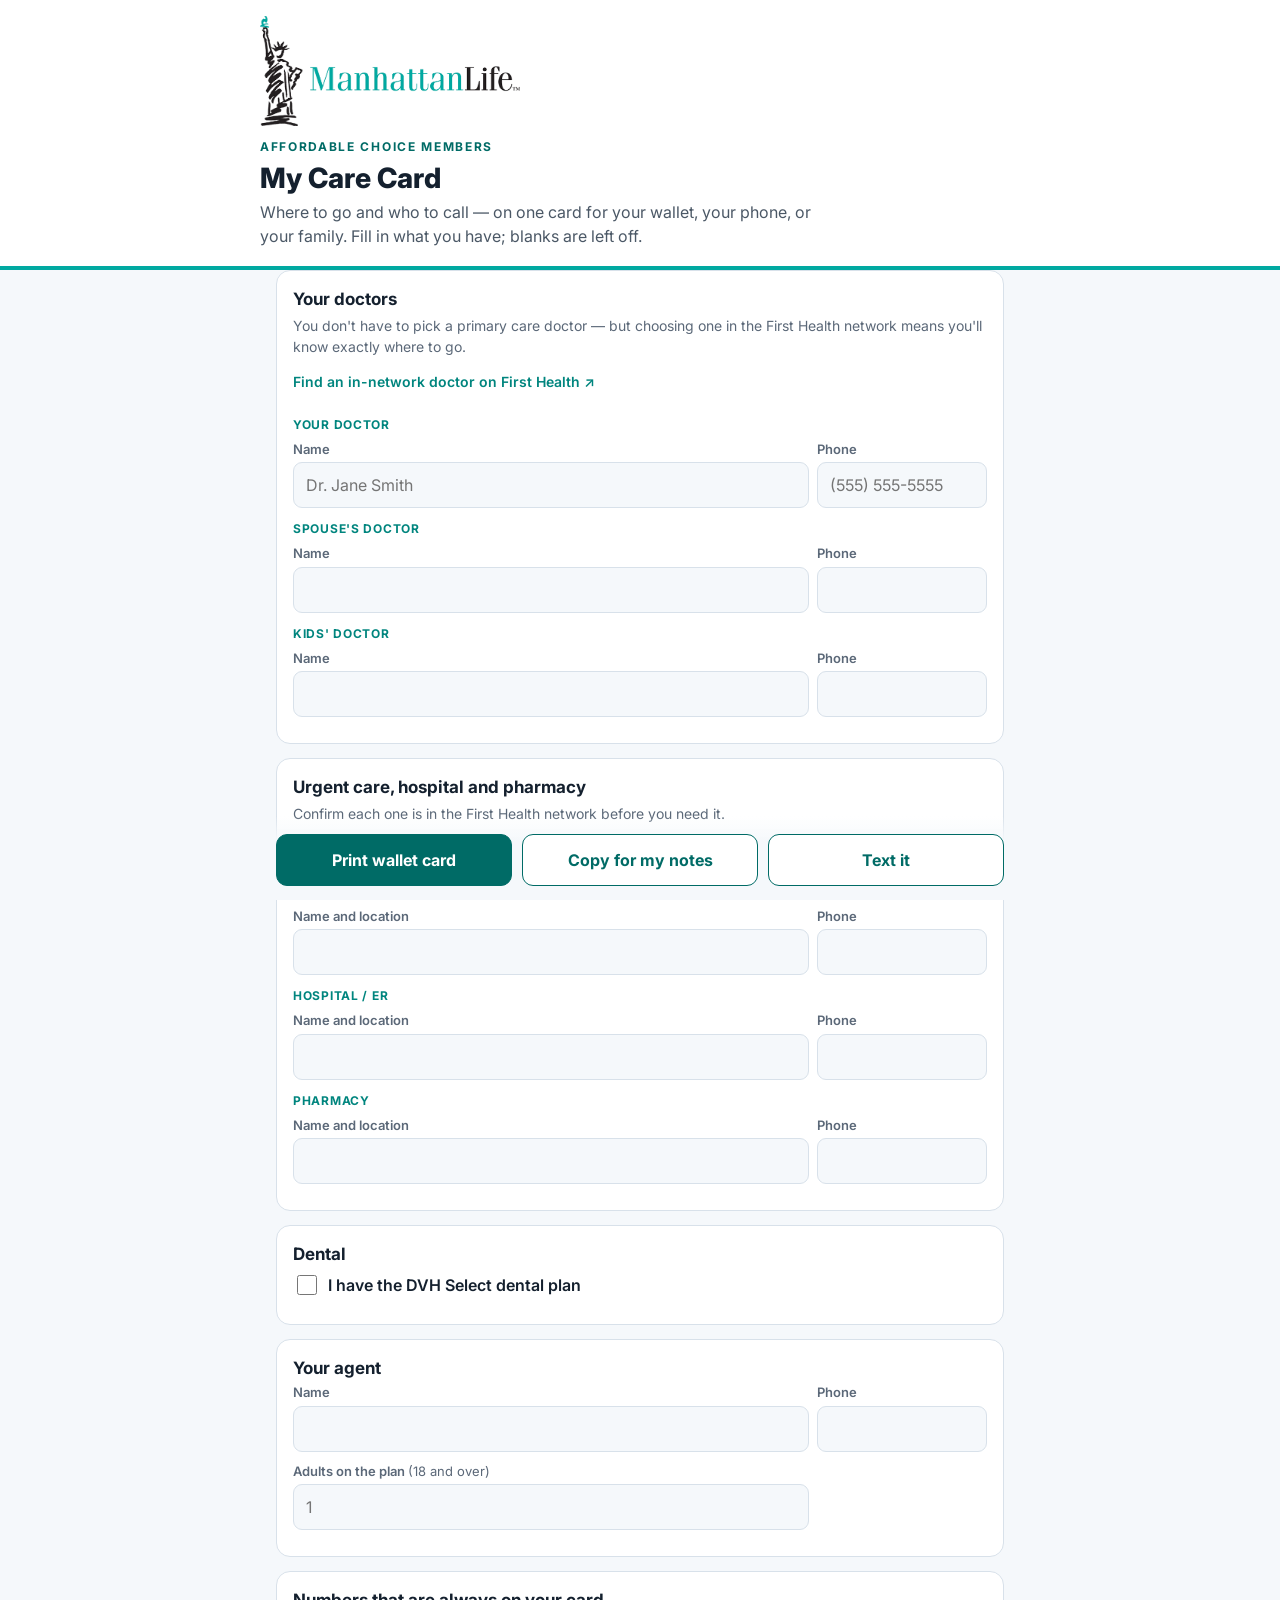
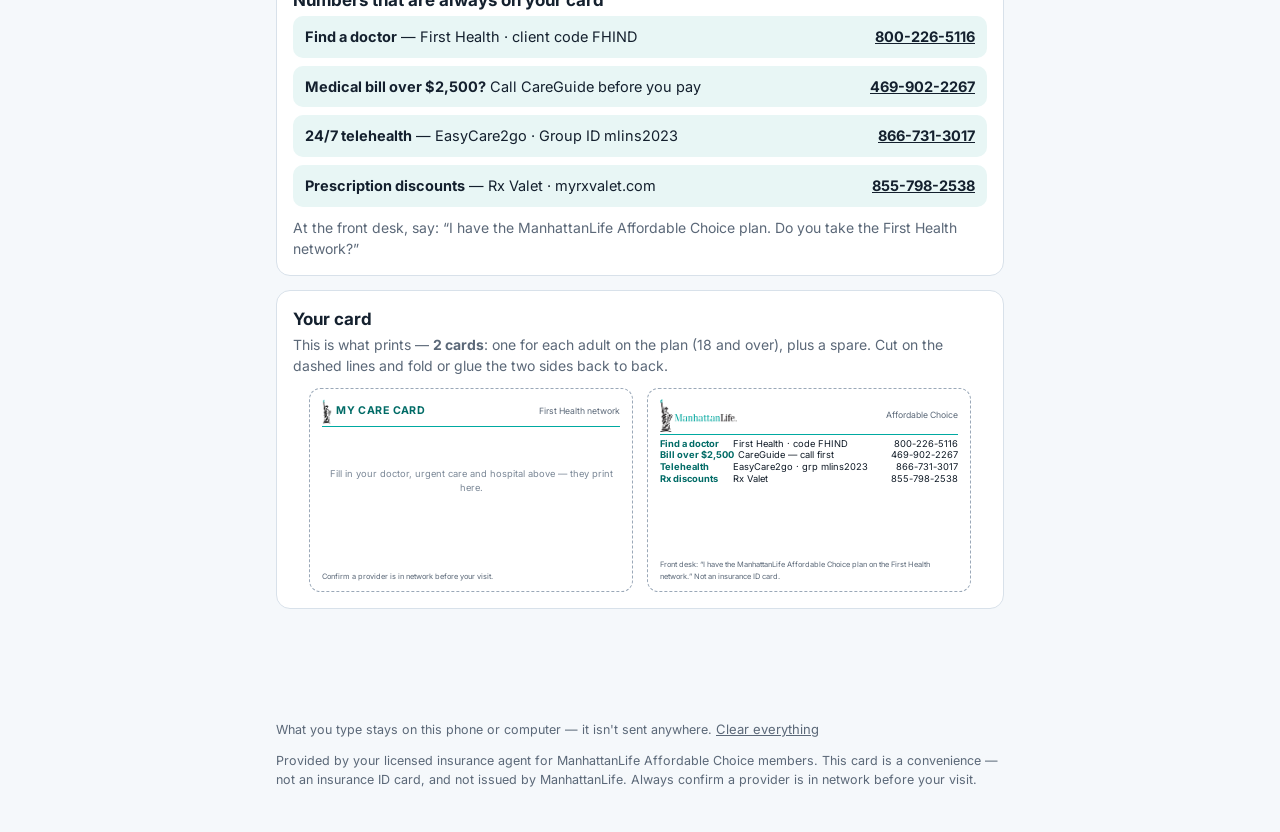
==== commit 72425a1c: "Rx Valet replaces the prescription-discount line From the MyPopPro session (Jesse, 22 Oct): Rx Valet" ====
--- a/card/index.html
+++ b/card/index.html
@@ -150,7 +150,8 @@
     <div class="nums">
       <div class="num"><span><b>Find a doctor</b> — First Health · client code FHIND</span><a href="tel:+18002265116">800-226-5116</a></div>
       <div class="num"><span><b>Medical bill over $2,500?</b> Call CareGuide before you pay</span><a href="tel:+14699022267">469-902-2267</a></div>
-      <div class="num"><span><b>24/7 telehealth &amp; Rx discounts</b> — EasyCare2go · Group ID mlins2023</span><a href="tel:+18667313017">866-731-3017</a></div>
+      <div class="num"><span><b>24/7 telehealth</b> — EasyCare2go · Group ID mlins2023</span><a href="tel:+18667313017">866-731-3017</a></div>
+      <div class="num"><span><b>Prescription discounts</b> — Rx Valet · myrxvalet.com</span><a href="tel:+18557982538">855-798-2538</a></div>
       <div class="num" id="dentNum" hidden><span><b>Dental network</b> — Careington</span><a href="tel:+18002900424">800-290-0424</a></div>
     </div>
     <p class="say">At the front desk, say: “I have the ManhattanLife Affordable Choice plan. Do you take the First Health network?”</p>
@@ -196,7 +197,7 @@
   function phone(v){ var d=String(v||'').replace(/\D/g,''); if(d.length===11&&d[0]==='1') d=d.slice(1); return d.length===10?d.slice(0,3)+'-'+d.slice(3,6)+'-'+d.slice(6):String(v||'').trim(); }
 
   /* the fixed numbers, from the ManhattanLife resource page */
-  var FIXED=[['Find a doctor','First Health · code FHIND','800-226-5116'],['Bill over $2,500','CareGuide — call first','469-902-2267'],['Telehealth & Rx','EasyCare2go · grp mlins2023','866-731-3017']];
+  var FIXED=[['Find a doctor','First Health · code FHIND','800-226-5116'],['Bill over $2,500','CareGuide — call first','469-902-2267'],['Telehealth','EasyCare2go · grp mlins2023','866-731-3017'],['Rx discounts','Rx Valet','855-798-2538']];
 
   /* only what's filled in: [label, name, phone] */
   function entries(){ var out=[], add=function(lab,n,p){ n=val(n); p=phone(val(p)); if(n||p) out.push([lab,n,p]); };
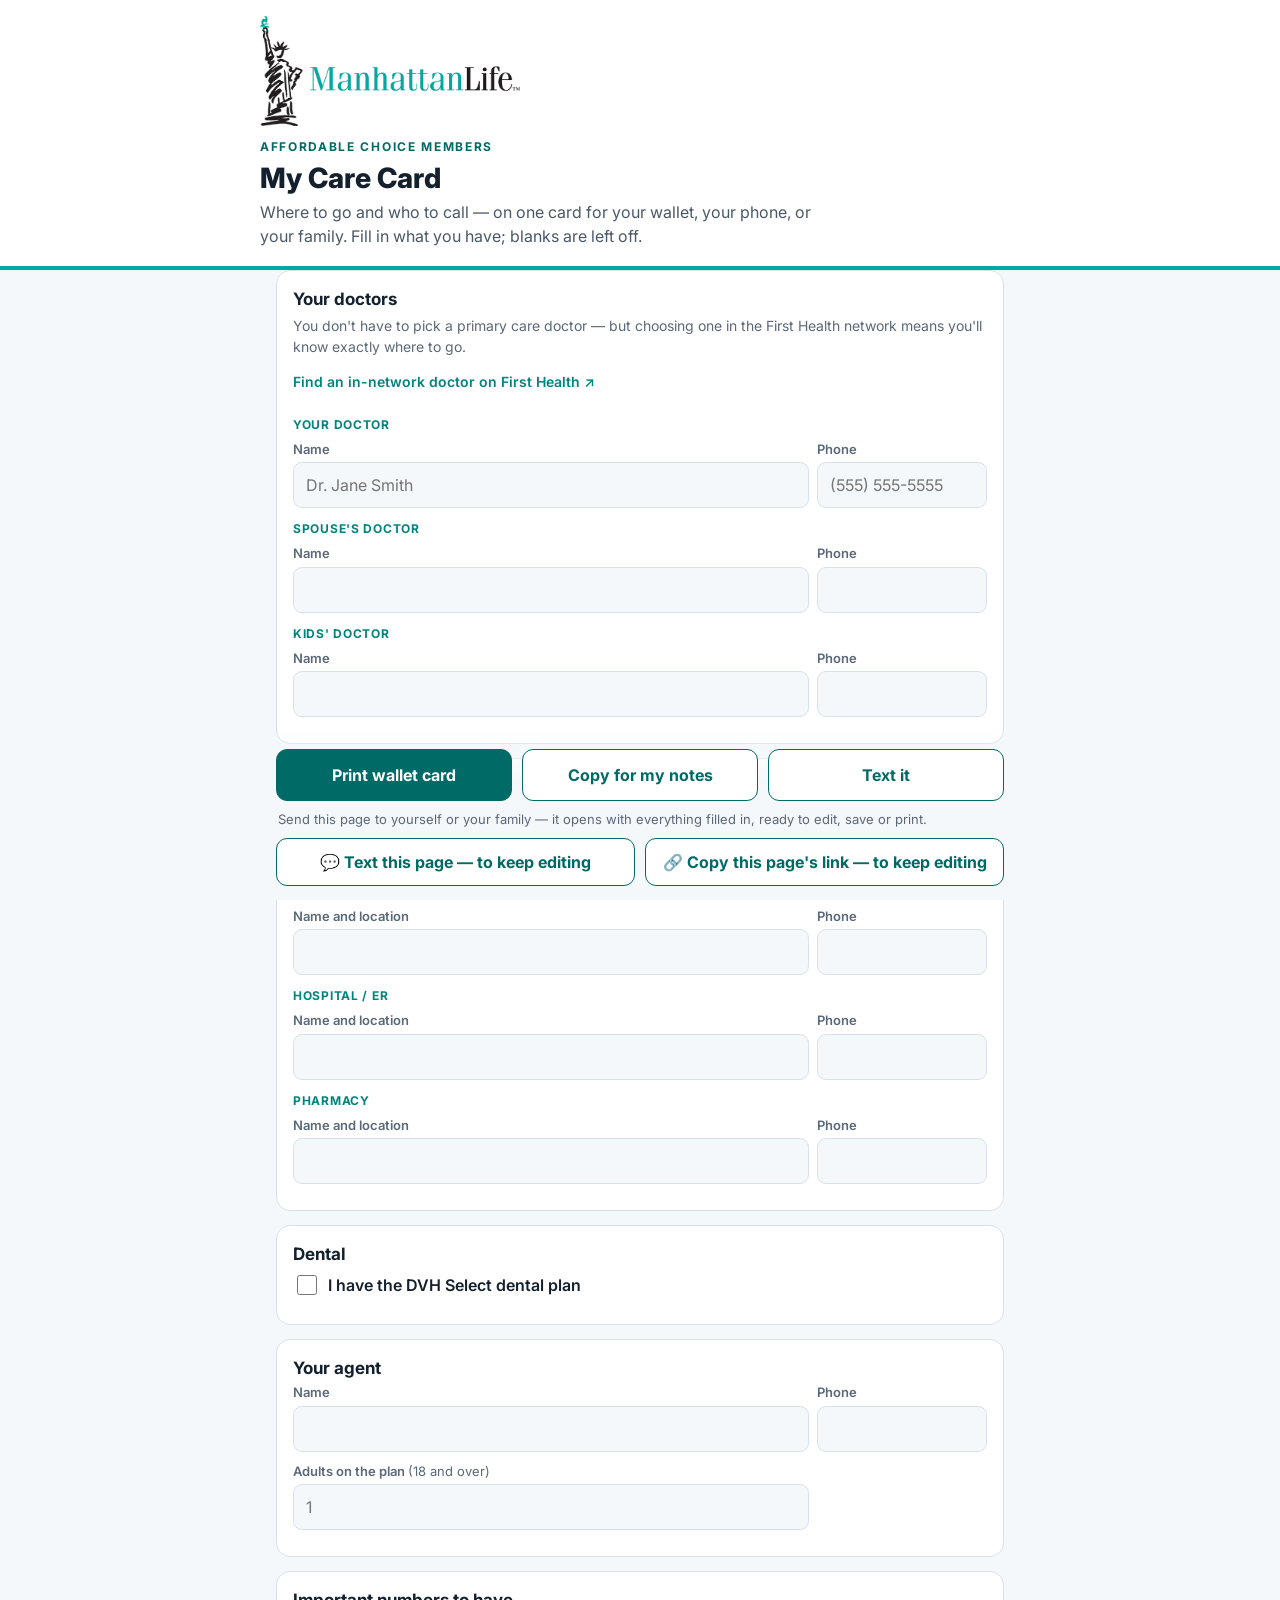
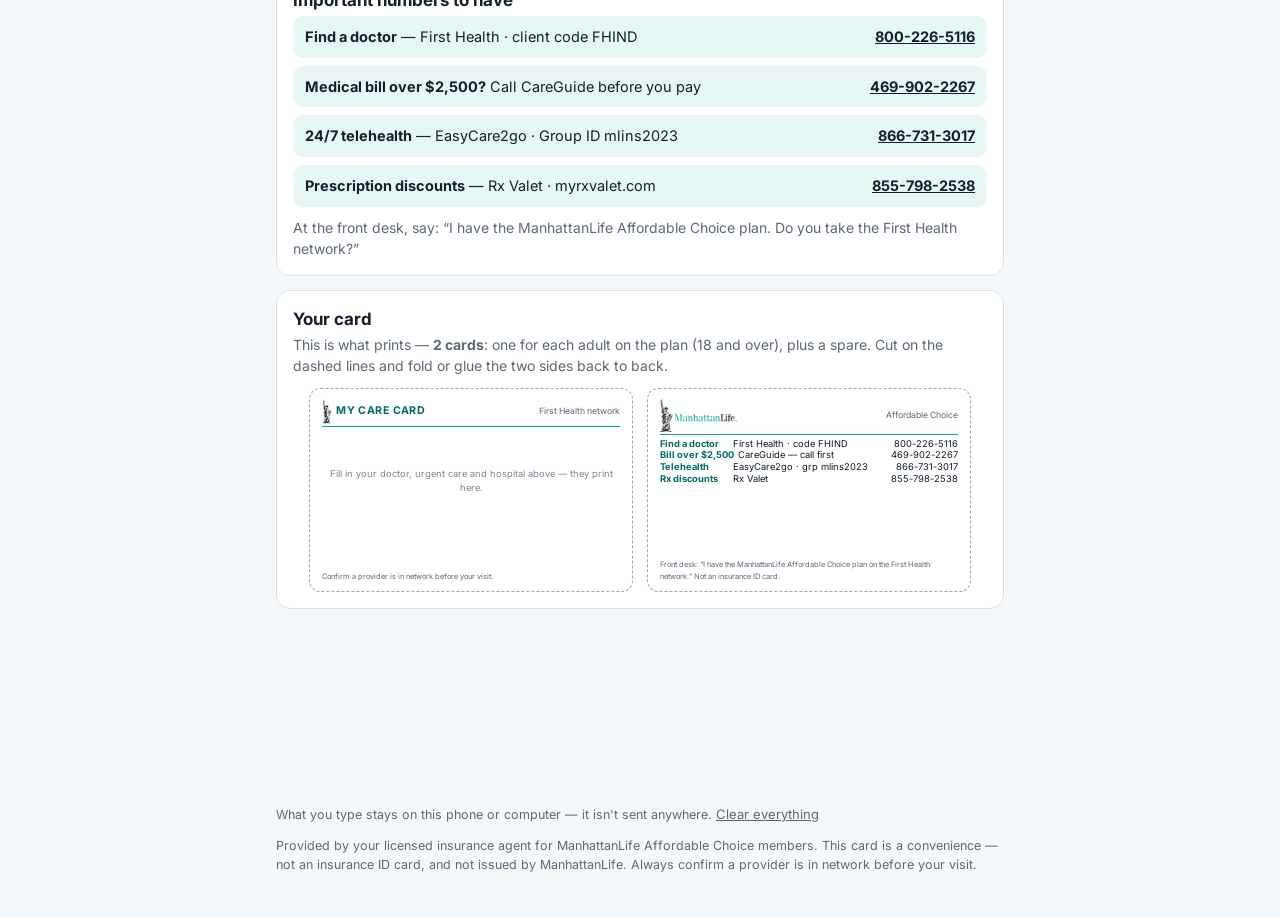
==== commit 36b93ce1: "Care card: cleaner share text and two page-sharing buttons From the MyPopPro session (Jesse, 23 Oct)" ====
--- a/card/index.html
+++ b/card/index.html
@@ -52,11 +52,14 @@
   .num b{font-weight:700}
   .num a{color:inherit;font-weight:700;white-space:nowrap}
   .say{font-size:14px;color:var(--muted);margin:10px 0 0}
-  .actions{position:sticky;bottom:0;background:linear-gradient(transparent,var(--bg) 30%);padding:18px 0 14px;display:flex;gap:10px;flex-wrap:wrap}
+  .actions{position:sticky;bottom:0;background:linear-gradient(transparent,var(--bg) 30%);padding:18px 0 14px;display:flex;flex-direction:column;gap:9px}
+  .arow{display:flex;gap:10px;flex-wrap:wrap}
+  .arow.two .btn{flex:1 1 calc(50% - 5px);white-space:normal;line-height:1.3}
+  .sharenote{font-size:13px;color:var(--muted);margin:0 2px;line-height:1.4}
   .btn{flex:1 1 150px;font:inherit;font-weight:700;font-size:16px;border-radius:11px;padding:13px 16px;cursor:pointer;border:1px solid var(--navy);background:var(--card);color:var(--navy);text-align:center;text-decoration:none}
   @media (prefers-color-scheme: dark){ :root:not([data-theme="light"]) .btn{color:#E8EEF5;border-color:#5FD3CC} :root:not([data-theme="light"]) .btn.primary{color:#fff} }
   .btn.primary{background:var(--navy);color:#fff}
-  @media (max-width:560px){ .actions{flex-wrap:nowrap;gap:6px;padding:12px 0 10px} .btn{flex:1 1 0;font-size:14px;padding:11px 6px} }
+  @media (max-width:560px){ .actions{gap:7px;padding:12px 0 10px} .arow{flex-wrap:nowrap;gap:6px} .btn{flex:1 1 0;font-size:14px;padding:11px 6px} .arow.two .btn{flex:1 1 0;font-size:13px;padding:10px 8px} .sharenote{font-size:12px} }
   @media (max-width:420px){ #preview .wc{zoom:.88} }
   .note{font-size:13px;color:var(--muted)}
   .toast{position:fixed;left:50%;bottom:90px;transform:translateX(-50%);background:var(--green);color:#fff;font-weight:700;padding:10px 16px;border-radius:999px;opacity:0;transition:opacity .2s;pointer-events:none}
@@ -146,7 +149,7 @@
   </section>
 
   <section class="panel">
-    <h2>Numbers that are always on your card</h2>
+    <h2>Important numbers to have</h2>
     <div class="nums">
       <div class="num"><span><b>Find a doctor</b> — First Health · client code FHIND</span><a href="tel:+18002265116">800-226-5116</a></div>
       <div class="num"><span><b>Medical bill over $2,500?</b> Call CareGuide before you pay</span><a href="tel:+14699022267">469-902-2267</a></div>
@@ -164,9 +167,16 @@
   </section>
 
   <div class="actions">
-    <button class="btn primary" type="button" id="printBtn">Print wallet card</button>
-    <button class="btn" type="button" id="copyBtn">Copy for my notes</button>
-    <a class="btn" id="textBtn" href="#">Text it</a>
+    <div class="arow">
+      <button class="btn primary" type="button" id="printBtn">Print wallet card</button>
+      <button class="btn" type="button" id="copyBtn">Copy for my notes</button>
+      <a class="btn" id="textBtn" href="#">Text it</a>
+    </div>
+    <p class="sharenote">Send this page to yourself or your family — it opens with everything filled in, ready to edit, save or print.</p>
+    <div class="arow two">
+      <a class="btn" id="shareTextBtn" href="#">💬 Text this page — to keep editing</a>
+      <button class="btn" type="button" id="shareCopyBtn">🔗 Copy this page's link — to keep editing</button>
+    </div>
   </div>
 
   <footer>
@@ -200,11 +210,11 @@
   var FIXED=[['Find a doctor','First Health · code FHIND','800-226-5116'],['Bill over $2,500','CareGuide — call first','469-902-2267'],['Telehealth','EasyCare2go · grp mlins2023','866-731-3017'],['Rx discounts','Rx Valet','855-798-2538']];
 
   /* only what's filled in: [label, name, phone] */
-  function entries(){ var out=[], add=function(lab,n,p){ n=val(n); p=phone(val(p)); if(n||p) out.push([lab,n,p]); };
-    add('My doctor','me_doc','me_doc_ph'); add('Spouse’s doctor','sp_doc','sp_doc_ph'); add('Kids’ doctor','kid_doc','kid_doc_ph');
-    add('Urgent care','urgent','urgent_ph'); add('Hospital / ER','hosp','hosp_ph'); add('Pharmacy','pharm','pharm_ph');
-    if($('has_dental').checked) add('Dentist','dent','dent_ph');
-    add('My agent','agent','agent_ph'); return out; }
+  function entries(){ var out=[], add=function(lab,n,p,key){ n=val(n); p=phone(val(p)); if(n||p) out.push([lab,n,p,key]); };
+    add('My doctor','me_doc','me_doc_ph','me'); add('Spouse’s doctor','sp_doc','sp_doc_ph','sp'); add('Kids’ doctor','kid_doc','kid_doc_ph','kid');
+    add('Urgent care','urgent','urgent_ph','urgent'); add('Hospital / ER','hosp','hosp_ph','hosp'); add('Pharmacy','pharm','pharm_ph','pharm');
+    if($('has_dental').checked) add('Dentist','dent','dent_ph','dent');
+    add('My agent','agent','agent_ph','agent'); return out; }
   function fixed(){ var f=FIXED.slice(); if($('has_dental').checked) f.push(['Dental network','Careington','800-290-0424']); return f; }
 
   /* one short line: what isn't on the plan yet (or that levels can go up), who to ask, and the review month */
@@ -228,18 +238,34 @@
 
   function shareLink(){ var f={}; F.forEach(function(k){ var v=val(k); if(v) f[k]=v; }); var o={i:CID,f:f,t:Date.now()}; if($('has_dental').checked) o.d=1; if(X.g&&X.g.length) o.g=X.g; if(X.lw) o.lw=1; if(X.rm) o.rm=X.rm;
     return location.origin+location.pathname+'#c='+b64e(o); }
-  function plainText(){ var E=entries(), L=[];
-    L.push('My care card (ManhattanLife Affordable Choice)');
-    E.forEach(function(e){ L.push(e[0]+': '+[e[1],e[2]].filter(Boolean).join(' · ')); });
-    L.push(''); fixed().forEach(function(x){ L.push(x[0]+': '+x[1]+' · '+x[2]); });
-    L.push('Find in-network providers: providerlocator.firsthealth.com'); nudges().forEach(function(n){ L.push(n); }); L.push(''); L.push('Open, save or print this card: '+shareLink()); return L.join('\n'); }
+  /* client-facing text: only what's filled in, grouped like the card, no share link (it has its own buttons) */
+  var TXTLAB={me:'My doctor',sp:'My spouse\u2019s doctor',kid:'My kids\u2019 doctor',urgent:'Urgent care',hosp:'Hospital / ER',pharm:'Pharmacy',dent:'My dentist'};
+  var NUMLAB={'Find a doctor':'Find a doctor \u2014 First Health (code FHIND)','Bill over $2,500':'Medical bill over $2,500 \u2014 CareGuide, call first','Telehealth':'24/7 telehealth \u2014 EasyCare2go (Group ID mlins2023)','Rx discounts':'Prescription discounts \u2014 Rx Valet','Dental network':'Dental network \u2014 Careington'};
+  function plainText(){
+    var by={}; entries().forEach(function(e){ by[e[3]]=e; });
+    var L=[], sec=function(title,lines){ lines=lines.filter(Boolean); if(!lines.length) return; L.push(''); L.push(title); lines.forEach(function(x){ L.push(x); }); };
+    var pair=function(n,p){ return [n,p].filter(Boolean).join(' \u00b7 '); };
+    var line=function(k){ var e=by[k]; return e?TXTLAB[k]+': '+pair(e[1],e[2]):''; };
+    L.push('MY CARE CARD'); L.push('ManhattanLife Affordable Choice \u00b7 First Health network');
+    sec('MY DOCTORS',[line('me'),line('sp'),line('kid')]);
+    sec('URGENT CARE & HOSPITAL',[line('urgent'),line('hosp'),line('pharm')]);
+    if($('has_dental').checked) sec('DENTAL',[line('dent'),'Find a dentist (Careington network): https://manhattanlife.solutionssimplified.com/']);
+    sec('MY AGENT', by.agent?[pair(by.agent[1],by.agent[2])]:[]);
+    var nums=[]; fixed().forEach(function(x){
+      nums.push((NUMLAB[x[0]]||x[0]+' \u2014 '+x[1])+': '+x[2]+(x[0]==='Rx discounts'?' \u00b7 https://www.myrxvalet.com/en':''));
+      if(x[0]==='Find a doctor') nums.push('Find a doctor online: https://providerlocator.firsthealth.com/home/index');
+    });
+    sec('IMPORTANT NUMBERS',nums);
+    var n=nudges(); if(n.length){ L.push(''); n.forEach(function(x){ L.push(x); }); }
+    return L.join('\n'); }
 
   /* one card per adult on the plan (18 and over), plus a spare (Jesse, 18 Oct); capped so a typo can't print 50 pages */
   function copies(){ var n=parseInt(val('people'),10); if(!(n>0)) n=1; return Math.min(n,10)+1; }
   function render(){ $('dentalBox').hidden=!$('has_dental').checked; $('dentNum').hidden=!$('has_dental').checked;
     var h=cardsHTML(), n=copies(); $('preview').innerHTML=h; $('printCount').textContent=n+' card'+(n===1?'':'s');
     $('printCards').innerHTML=new Array(n+1).join('<div class="pair">'+h+'</div>');
-    $('textBtn').href='sms:?&body='+encodeURIComponent(plainText()); }
+    $('textBtn').href='sms:?&body='+encodeURIComponent(plainText());
+    $('shareTextBtn').href='sms:?&body='+encodeURIComponent('Your care card \u2014 open it to see, edit or print it: '+shareLink()); }
 
   function save(){ try{ var o={has_dental:$('has_dental').checked,_t:LINK_T,x:X}; F.forEach(function(k){ o[k]=val(k); }); localStorage.setItem(KEY,JSON.stringify(o)); }catch(e){} }
   function load(){ var o=null; try{ o=JSON.parse(localStorage.getItem(KEY)||'null'); }catch(e){}
@@ -271,6 +297,9 @@
     var done=function(){ toast('Copied — paste it into your Notes app'); };
     if(navigator.clipboard&&navigator.clipboard.writeText) navigator.clipboard.writeText(t).then(done,function(){ fallback(t); done(); }); else { fallback(t); done(); } };
   function fallback(t){ var a=document.createElement('textarea'); a.value=t; a.style.position='fixed'; a.style.opacity='0'; document.body.appendChild(a); a.select(); try{ document.execCommand('copy'); }catch(e){} a.remove(); }
+  $('shareCopyBtn').onclick=function(){ var t=shareLink();
+    var done=function(){ toast('\u2713 Link copied'); };
+    if(navigator.clipboard&&navigator.clipboard.writeText) navigator.clipboard.writeText(t).then(done,function(){ fallback(t); done(); }); else { fallback(t); done(); } };
   $('clearBtn').onclick=function(){ if(!confirm('Clear everything on this card?')) return; F.forEach(function(k){ if($(k)) $(k).value=''; }); $('has_dental').checked=false; try{ localStorage.removeItem(KEY); }catch(e){} J=null; LINK_T=0; load(); render(); save(); };
 })();
 </script>
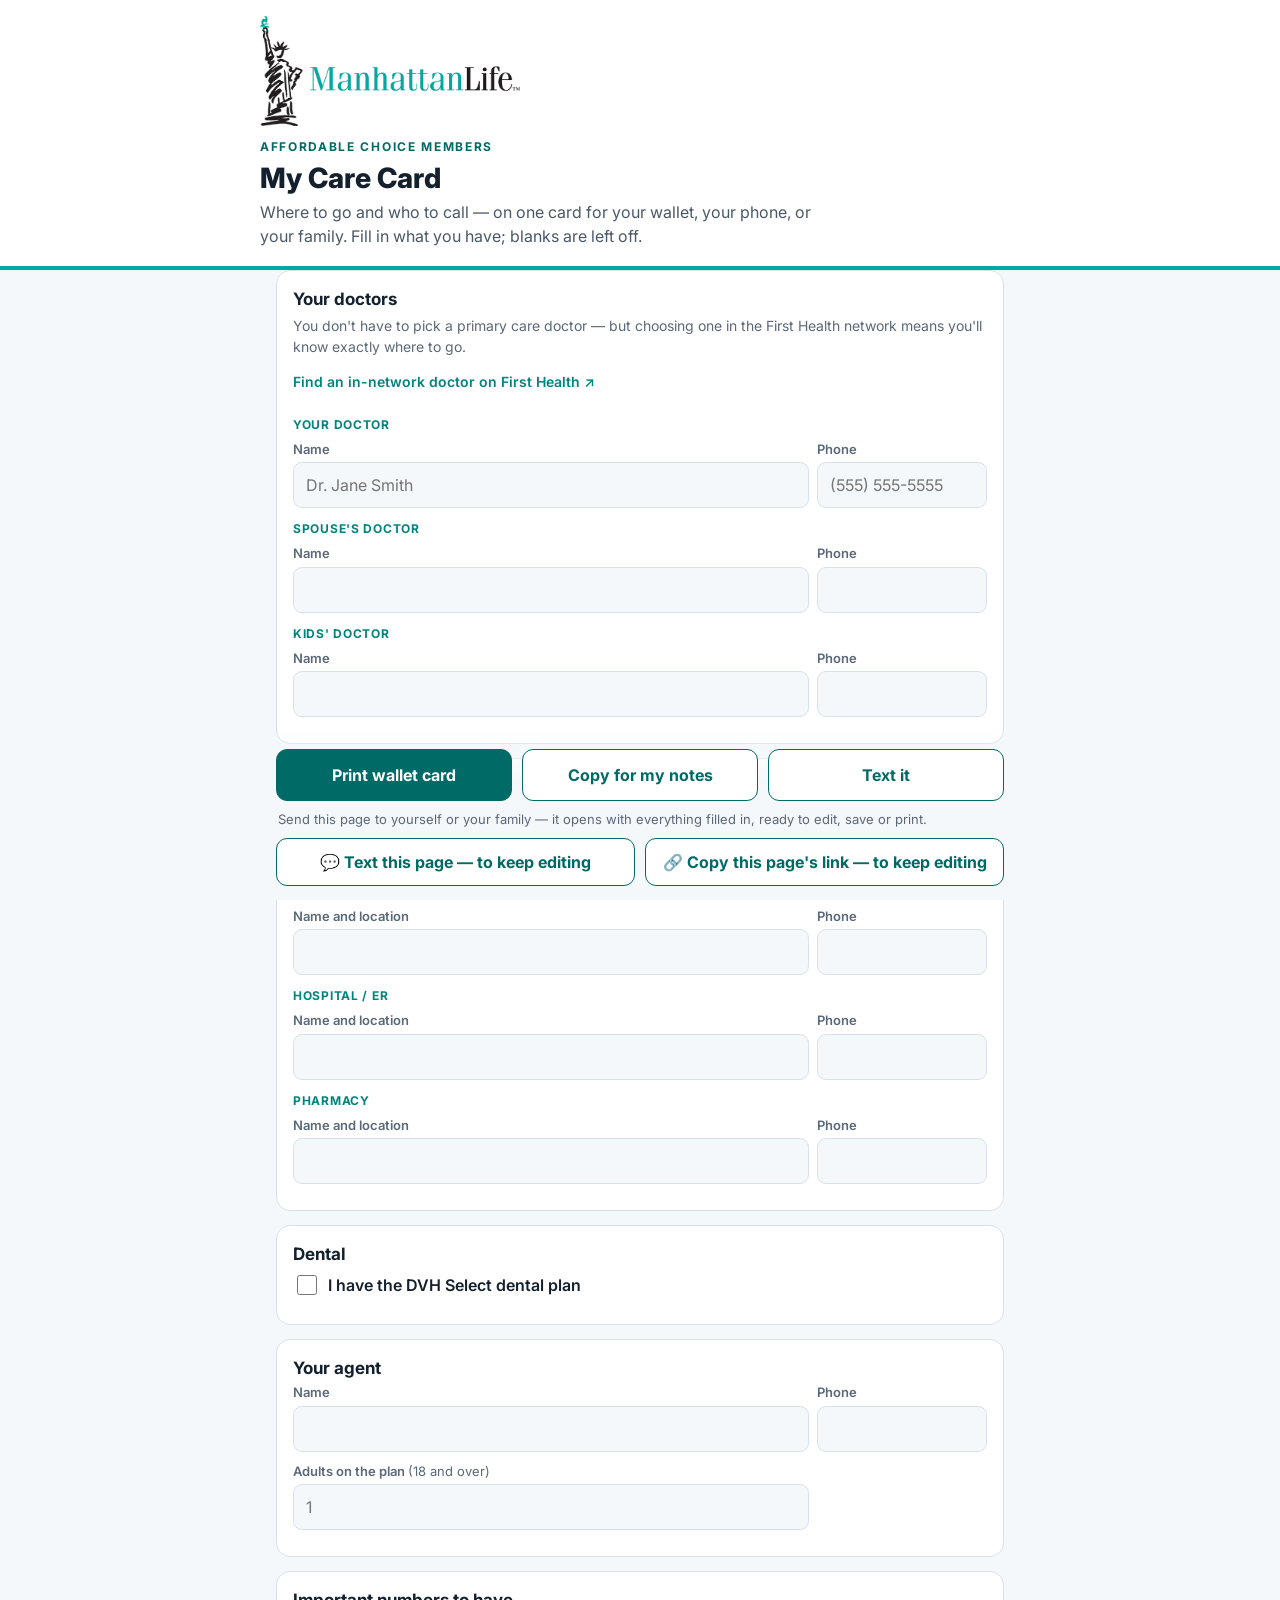
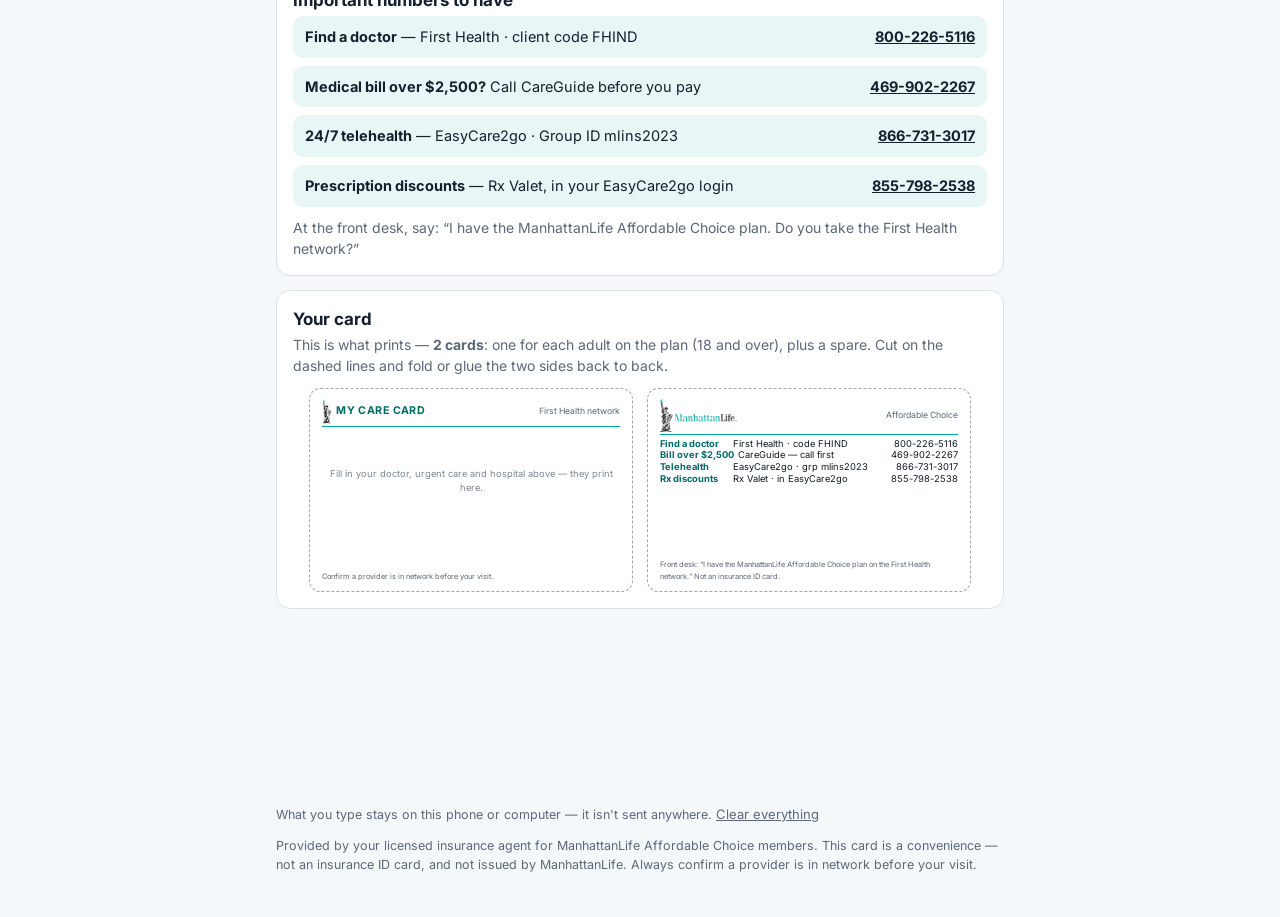
==== commit 77640efa: "Rx Valet is reached through EasyCare2go, not direct Jesse via Kyle (23 Oct): ManhattanLife clients o" ====
--- a/card/index.html
+++ b/card/index.html
@@ -154,7 +154,7 @@
       <div class="num"><span><b>Find a doctor</b> — First Health · client code FHIND</span><a href="tel:+18002265116">800-226-5116</a></div>
       <div class="num"><span><b>Medical bill over $2,500?</b> Call CareGuide before you pay</span><a href="tel:+14699022267">469-902-2267</a></div>
       <div class="num"><span><b>24/7 telehealth</b> — EasyCare2go · Group ID mlins2023</span><a href="tel:+18667313017">866-731-3017</a></div>
-      <div class="num"><span><b>Prescription discounts</b> — Rx Valet · myrxvalet.com</span><a href="tel:+18557982538">855-798-2538</a></div>
+      <div class="num"><span><b>Prescription discounts</b> — Rx Valet, in your EasyCare2go login</span><a href="tel:+18557982538">855-798-2538</a></div>
       <div class="num" id="dentNum" hidden><span><b>Dental network</b> — Careington</span><a href="tel:+18002900424">800-290-0424</a></div>
     </div>
     <p class="say">At the front desk, say: “I have the ManhattanLife Affordable Choice plan. Do you take the First Health network?”</p>
@@ -207,7 +207,7 @@
   function phone(v){ var d=String(v||'').replace(/\D/g,''); if(d.length===11&&d[0]==='1') d=d.slice(1); return d.length===10?d.slice(0,3)+'-'+d.slice(3,6)+'-'+d.slice(6):String(v||'').trim(); }
 
   /* the fixed numbers, from the ManhattanLife resource page */
-  var FIXED=[['Find a doctor','First Health · code FHIND','800-226-5116'],['Bill over $2,500','CareGuide — call first','469-902-2267'],['Telehealth','EasyCare2go · grp mlins2023','866-731-3017'],['Rx discounts','Rx Valet','855-798-2538']];
+  var FIXED=[['Find a doctor','First Health · code FHIND','800-226-5116'],['Bill over $2,500','CareGuide — call first','469-902-2267'],['Telehealth','EasyCare2go · grp mlins2023','866-731-3017'],['Rx discounts','Rx Valet · in EasyCare2go','855-798-2538']];
 
   /* only what's filled in: [label, name, phone] */
   function entries(){ var out=[], add=function(lab,n,p,key){ n=val(n); p=phone(val(p)); if(n||p) out.push([lab,n,p,key]); };
@@ -240,7 +240,7 @@
     return location.origin+location.pathname+'#c='+b64e(o); }
   /* client-facing text: only what's filled in, grouped like the card, no share link (it has its own buttons) */
   var TXTLAB={me:'My doctor',sp:'My spouse\u2019s doctor',kid:'My kids\u2019 doctor',urgent:'Urgent care',hosp:'Hospital / ER',pharm:'Pharmacy',dent:'My dentist'};
-  var NUMLAB={'Find a doctor':'Find a doctor \u2014 First Health (code FHIND)','Bill over $2,500':'Medical bill over $2,500 \u2014 CareGuide, call first','Telehealth':'24/7 telehealth \u2014 EasyCare2go (Group ID mlins2023)','Rx discounts':'Prescription discounts \u2014 Rx Valet','Dental network':'Dental network \u2014 Careington'};
+  var NUMLAB={'Find a doctor':'Find a doctor \u2014 First Health (code FHIND)','Bill over $2,500':'Medical bill over $2,500 \u2014 CareGuide, call first','Telehealth':'24/7 telehealth \u2014 EasyCare2go (Group ID mlins2023)','Rx discounts':'Prescription discounts \u2014 Rx Valet, in your EasyCare2go login (Group ID mlins2023)','Dental network':'Dental network \u2014 Careington'};
   function plainText(){
     var by={}; entries().forEach(function(e){ by[e[3]]=e; });
     var L=[], sec=function(title,lines){ lines=lines.filter(Boolean); if(!lines.length) return; L.push(''); L.push(title); lines.forEach(function(x){ L.push(x); }); };
@@ -252,7 +252,7 @@
     if($('has_dental').checked) sec('DENTAL',[line('dent'),'Find a dentist (Careington network): https://manhattanlife.solutionssimplified.com/']);
     sec('MY AGENT', by.agent?[pair(by.agent[1],by.agent[2])]:[]);
     var nums=[]; fixed().forEach(function(x){
-      nums.push((NUMLAB[x[0]]||x[0]+' \u2014 '+x[1])+': '+x[2]+(x[0]==='Rx discounts'?' \u00b7 https://www.myrxvalet.com/en':''));
+      nums.push((NUMLAB[x[0]]||x[0]+' \u2014 '+x[1])+': '+x[2]);
       if(x[0]==='Find a doctor') nums.push('Find a doctor online: https://providerlocator.firsthealth.com/home/index');
     });
     sec('IMPORTANT NUMBERS',nums);
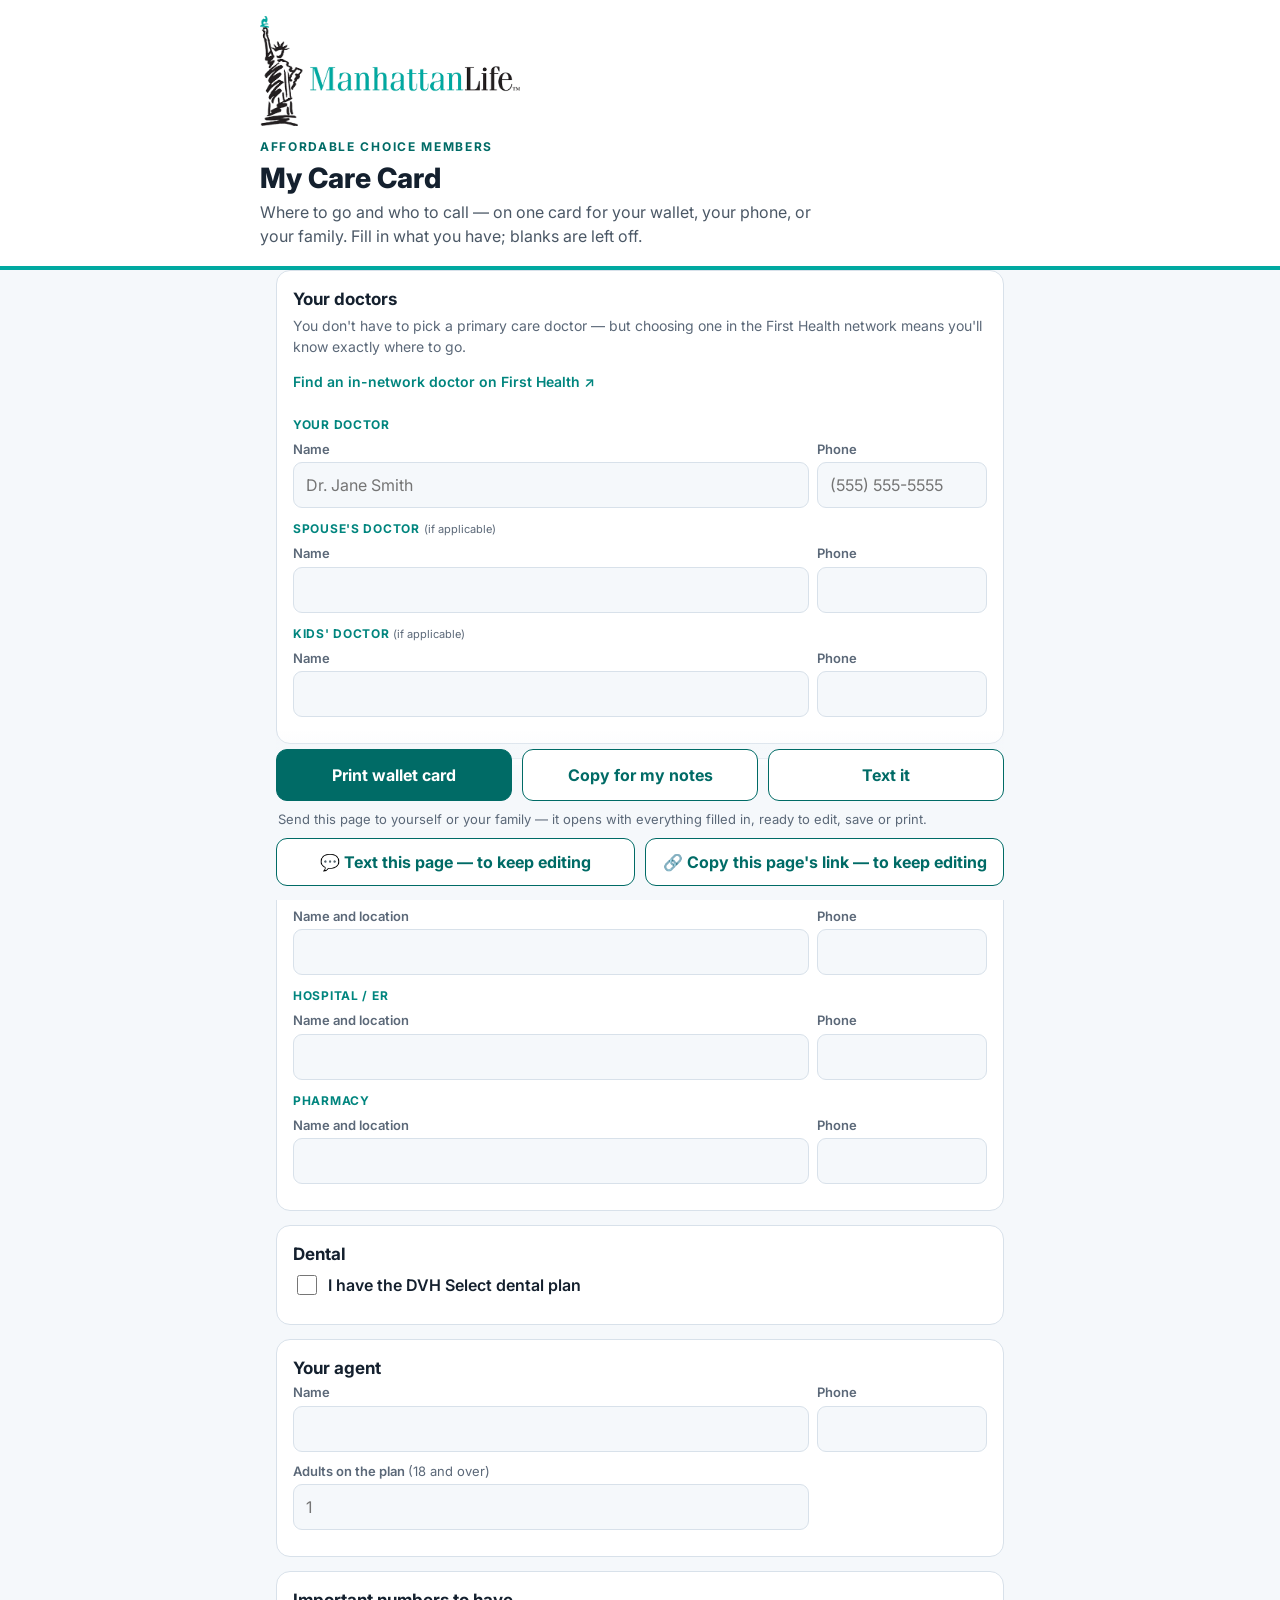
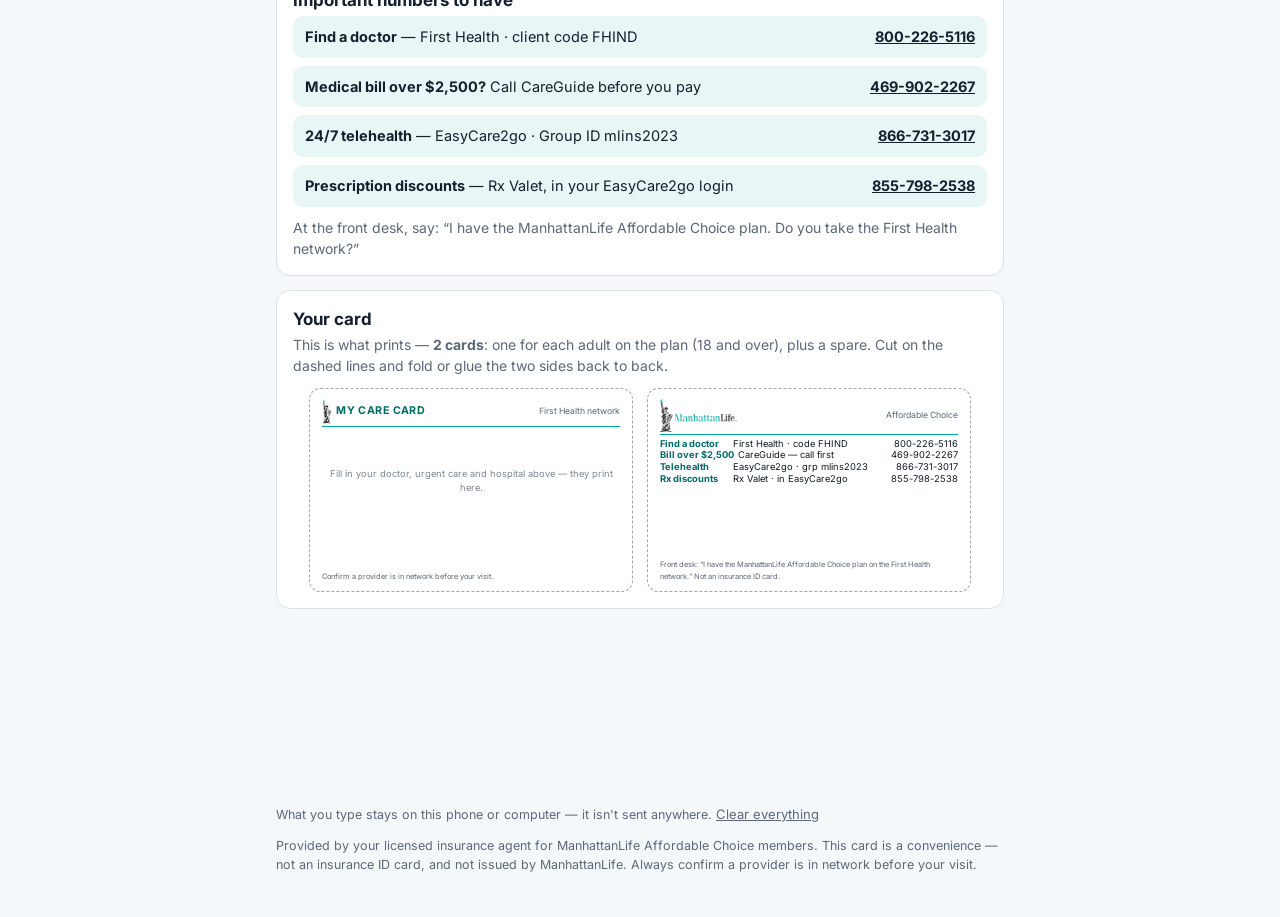
==== commit da46e0e7: "Care card: mark the spouse and kids doctor fields optional '(if applicable)' beside both labels, in " ====
--- a/card/index.html
+++ b/card/index.html
@@ -52,6 +52,7 @@
   .num b{font-weight:700}
   .num a{color:inherit;font-weight:700;white-space:nowrap}
   .say{font-size:14px;color:var(--muted);margin:10px 0 0}
+  .who .opt{font-weight:400;text-transform:none;letter-spacing:0;color:var(--muted);font-size:.92em}
   .actions{position:sticky;bottom:0;background:linear-gradient(transparent,var(--bg) 30%);padding:18px 0 14px;display:flex;flex-direction:column;gap:9px}
   .arow{display:flex;gap:10px;flex-wrap:wrap}
   .arow.two .btn{flex:1 1 calc(50% - 5px);white-space:normal;line-height:1.3}
@@ -115,9 +116,9 @@
     <a class="find" href="https://providerlocator.firsthealth.com/home/index" target="_blank" rel="noopener">Find an in-network doctor on First Health ↗</a>
     <div class="who">Your doctor</div>
     <div class="row"><div><label class="f" for="me_doc">Name</label><input type="text" id="me_doc" autocomplete="off" placeholder="Dr. Jane Smith"></div><div><label class="f" for="me_doc_ph">Phone</label><input type="tel" id="me_doc_ph" placeholder="(555) 555-5555"></div></div>
-    <div class="who">Spouse's doctor</div>
+    <div class="who">Spouse's doctor <span class="opt">(if applicable)</span></div>
     <div class="row"><div><label class="f" for="sp_doc">Name</label><input type="text" id="sp_doc" autocomplete="off"></div><div><label class="f" for="sp_doc_ph">Phone</label><input type="tel" id="sp_doc_ph"></div></div>
-    <div class="who">Kids' doctor</div>
+    <div class="who">Kids' doctor <span class="opt">(if applicable)</span></div>
     <div class="row"><div><label class="f" for="kid_doc">Name</label><input type="text" id="kid_doc" autocomplete="off"></div><div><label class="f" for="kid_doc_ph">Phone</label><input type="tel" id="kid_doc_ph"></div></div>
   </section>
 
